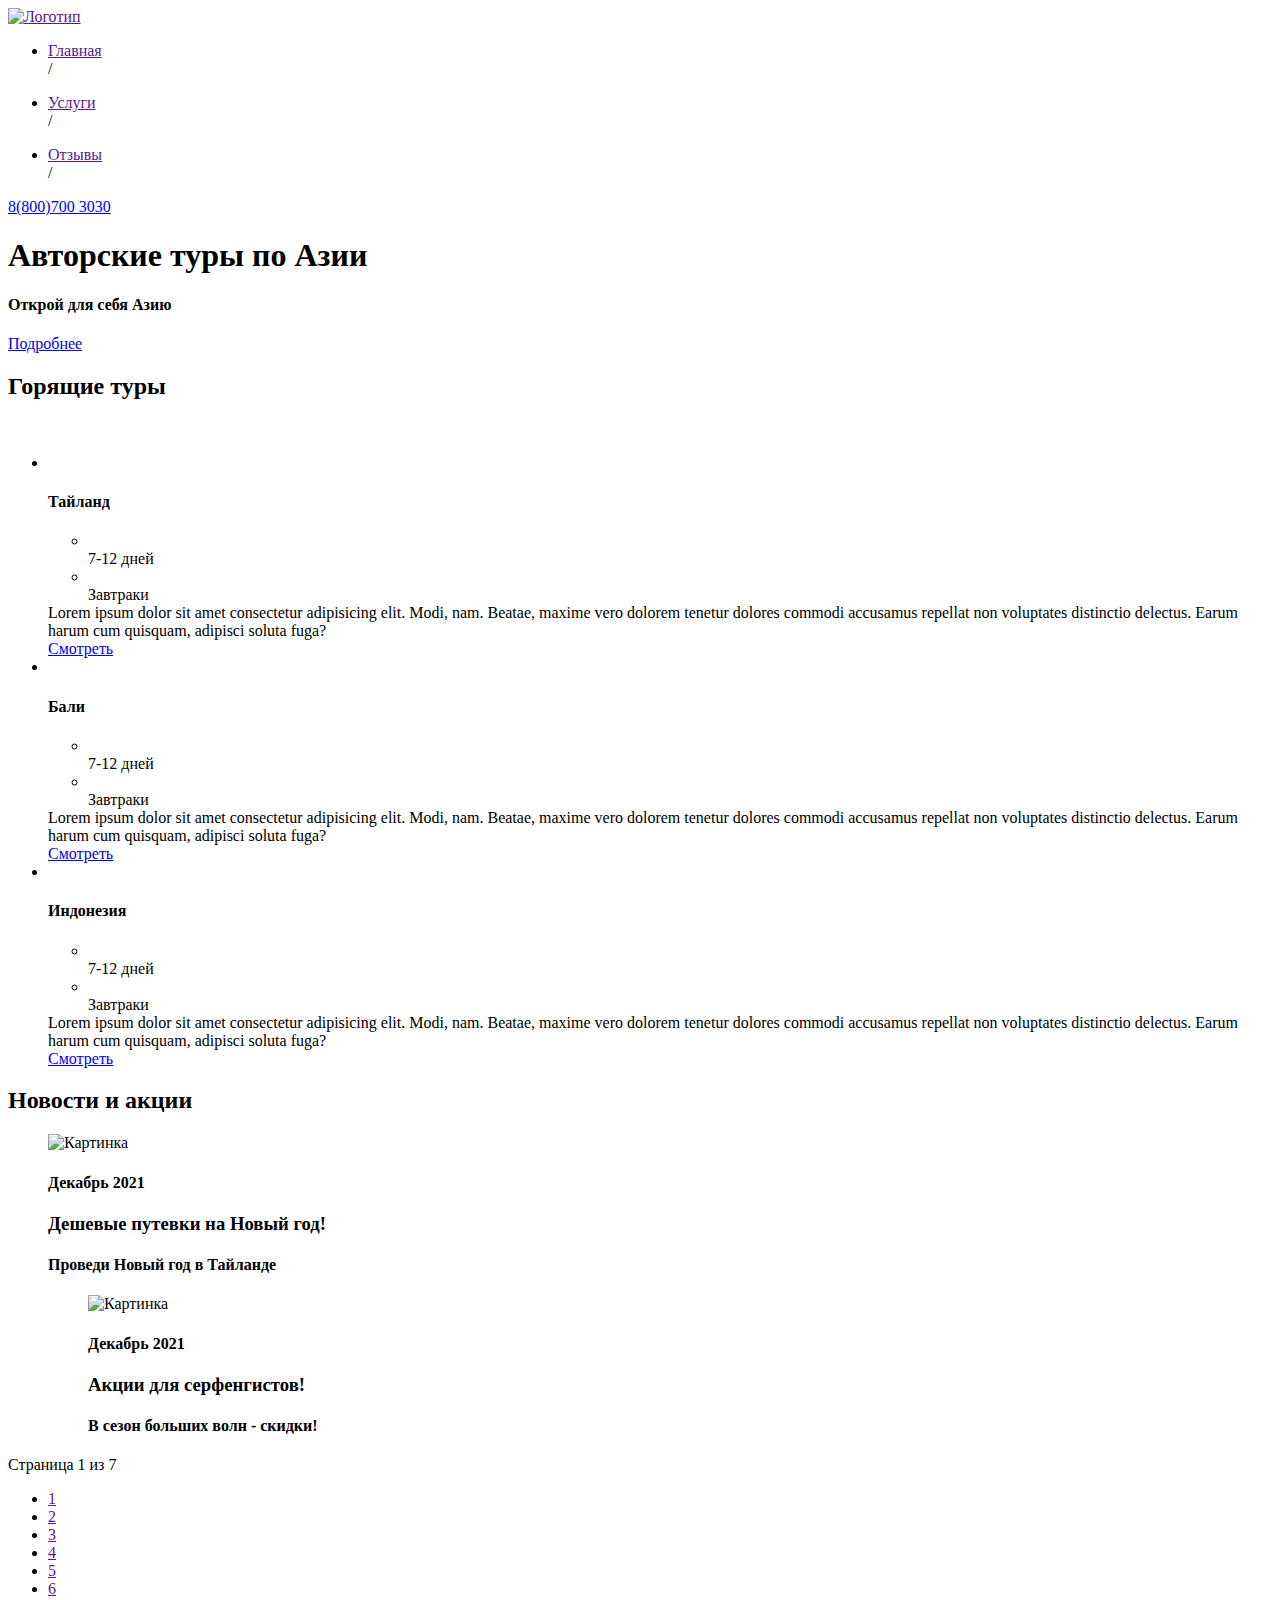
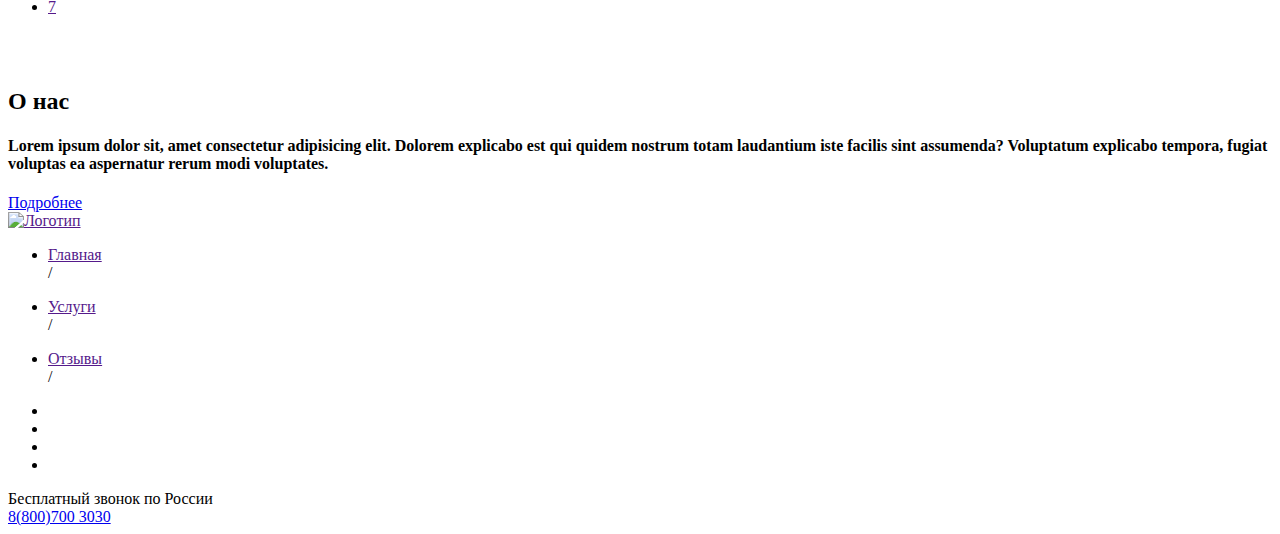
==== index.html @ 6c825142 "Выполнила верстку главной страницы веб сайта air" ====
<!DOCTYPE html>
<html lang="ru">
<head>
    <meta charset="UTF-8">
    <meta http-equiv="X-UA-Compatible" content="IE=edge">
    <meta name="viewport" content="width=device-width, initial-scale=1.0">
    <title>Document</title>
</head>
<body>
    <div class="wrapper">
<!--Шапка сайта-->
        <header class="header">
            <a href="" class="logo">
                <img src="" alt="Логотип" class="logo__pic">
            </a>
            <aside class="sidebar1">
            <nav class="menu">
                <ul class="menu__list">
                    <li class="menu__iteam">
                    <a href="" class="menu__name">Главная</a>
                    <div class="menu__separator">/</div>
                    </li>
                </ul>
                <ul class="menu__list">
                    <li class="menu__iteam">
                    <a href="" class="menu__name">Услуги</a>
                    <div class="menu__separator">/</div>
                    </li>
                </ul>
                <ul class="menu__list">
                    <li class="menu__iteam">
                    <a href="" class="menu__name">Отзывы</a>
                    <div class="menu__separator">/</div>
                    </li>
                </ul>
            </aside>
             </nav>
            <adress class="contacts">
                <a href="tel:+78007003030" title="ПН-ВС с 9.00-20.00, Обед с 14.00-14.30" class="contacts__tell"> 8(800)700 3030 </a>
            </adress>
        </header>
        <main class="main_content">
<!--Основной заголовок + кнопка-->
            <div class="general">
                <h1 class="general__title">Авторские туры по Азии</h1>
                <h4 class="general__title2">Открой для себя Азию</h4>
                <div class="general__key">
                    <a href="#" class="general__key__1">Подробнее</a>
                </div>
            </div>
<!--Подзаголовок1-->
            <div class="general2">
                <h2 class="general2__p"> Горящие туры</h2>
                <img src="#" alt="" class="general2__pic">
            </div>
<!--Блок: Туры-->
            <section class="tours"> 
                <ul class="tours__list">
                    <li class="tours_iteam">
                        <div class="tours__pic_wrap">
                        <img src="#" alt="" class="tours__pic">
                        </div>
                        <div class="tours__content">
                        <h4 class="tours__title">Тайланд</h4>
                        </div>
                        <ul class="tours__serv">
                            <li class="tours__iteam">
                                <img src="#" alt="" class="tours__pic2">
                                <div class="tours__days">7-12 дней</div>
                            </li>
                            <li class="tours__iteam">
                                <img src="#" alt="" class="tours__pic2">
                                <div class="tours__eat">Завтраки</div>
                            </li>
                        </ul>
                        <div class="desc">
                            Lorem ipsum dolor sit amet consectetur adipisicing elit. Modi, nam. Beatae, maxime vero dolorem tenetur dolores commodi accusamus repellat non voluptates distinctio delectus. Earum harum cum quisquam, adipisci soluta fuga?
                        </div>
                        <div class="tours__btn">
                            <a href="#" class="tours__btn__1">Смотреть</a>
                        </div>
                    </li>
                    <li class="tours_iteam">
                        <div class="tours__pic_wrap">
                        <img src="#" alt="" class="tours__pic">
                        </div>
                        <div class="tours__content">
                        <h4 class="tours__title">Бали</h4>
                        </div>
                        <ul class="tours__serv">
                            <li class="tours__iteam">
                                <img src="#" alt="" class="tours__pic2">
                                <div class="tours__days">7-12 дней</div>
                            </li>
                            <li class="tours__iteam">
                                <img src="#" alt="" class="tours__pic2">
                                <div class="tours__eat">Завтраки</div>
                            </li>
                        </ul>
                        <div class="desc">
                            Lorem ipsum dolor sit amet consectetur adipisicing elit. Modi, nam. Beatae, maxime vero dolorem tenetur dolores commodi accusamus repellat non voluptates distinctio delectus. Earum harum cum quisquam, adipisci soluta fuga?
                        </div>
                        <div class="tours__btn_r">
                            <a href="#" class="tours__btn__1_r">Смотреть</a>
                        </div>
                    </li>
                    <li class="tours_iteam">
                        <div class="tours__pic_wrap">
                        <img src="#" alt="" class="tours__pic">
                        </div>
                        <div class="tours__content">
                        <h4 class="tours__title">Индонезия</h4>
                        </div>
                        <ul class="tours__serv">
                            <li class="tours__iteam">
                                <img src="#" alt="" class="tours__pic2">
                                <div class="tours__days">7-12 дней</div>
                            </li>
                            <li class="tours__iteam">
                                <img src="#" alt="" class="tours__pic2">
                                <div class="tours__eat">Завтраки</div>
                            </li>
                        </ul>
                        <div class="desc">
                            Lorem ipsum dolor sit amet consectetur adipisicing elit. Modi, nam. Beatae, maxime vero dolorem tenetur dolores commodi accusamus repellat non voluptates distinctio delectus. Earum harum cum quisquam, adipisci soluta fuga?
                        </div>
                        <div class="tours__btn">
                            <a href="#" class="tours__btn__1">Смотреть</a>
                        </div>
                    </li>
                </ul>
<!--Подзаголовок2-->
            <div class="general2">
                <h2 class="general2__p"> Новости и акции</h2>
            </div>
<!--Блок: Виды акций-->
            <section class="sale">
                <ul class="sale__list">
                    <il class="sale__iteam">
                    <div class="sale__pic">
                        <img src="#" alt="Картинка" class="sale__pic_i">
                        <h4 class="sale__date">Декабрь 2021</h4>
                        <h3 class="sale__title">Дешевые путевки на Новый год!</h3>
                        <h4 class="sale__txt">Проведи Новый год в Тайланде</h4>
                    </div>
                    </il>
                    <ul class="sale__list">
                        <il class="sale__iteam">
                        <div class="sale__pic">
                            <img src="#" alt="Картинка" class="sale__pic_i">
                            <h4 class="sale__date">Декабрь 2021</h4>
                            <h3 class="sale__title">Акции для серфенгистов!</h3>
                            <h4 class="sale__txt">В сезон больших волн - скидки!</h4>
                        </div>
                        </il>
                </ul>
            </section>
            <div class="pager">
                <div class="pager__display">Страница 1 из 7</div>
                <ul class="pajer__list">
                    <li class="pajer__iteam">
                        <a href="" class="pajer__number">1</a>
                    </li>
                    <li class="pajer__iteam">
                        <a href="" class="pajer__number">2</a>
                    </li>
                    <li class="pajer__iteam">
                        <a href="" class="pajer__number">3</a>
                    </li>
                    <li class="pajer__iteam">
                        <a href="" class="pajer__number">4</a>
                    </li>
                    <li class="pajer__iteam">
                        <a href="" class="pajer__number">5</a>
                    </li>
                    <li class="pajer__iteam">
                        <a href="" class="pajer__number">6</a>
                    </li>
                    <li class="pajer__iteam">
                        <a href="" class="pajer__number">7</a>
                    </li>
                </ul>
            </div>
<!--Блок: О нас-->
            <div class="info">
                <img src="" alt="" class="info__pic">
                <div class="info__txt">
                    <img src="" alt="" class="info__pic2">
                    <h2 class="info__title">О нас</h2>
                    <h4 class="info__info">Lorem ipsum dolor sit, amet consectetur adipisicing elit. Dolorem explicabo est qui quidem nostrum totam laudantium iste facilis sint assumenda? Voluptatum explicabo tempora, fugiat voluptas ea aspernatur rerum modi voluptates.</h4>
                </div>
                <div class="info__key">
                    <a href="#" class="info__key__1">Подробнее</a>
                </div>
            </div>
            </main>
<!--Блок: Шапка - низ-->
            <div class="end">   
                    <a href="" class="logo">
                        <img src="" alt="Логотип" class="logo__pic">
                    </a>
                    <aside class="sidebar2">
                    <nav class="menu">
                        <ul class="menu__list">
                            <li class="menu__iteam">
                            <a href="" class="menu__name">Главная</a>
                            <div class="menu__separator">/</div>
                            </li>
                        </ul>
                        <ul class="menu__list">
                            <li class="menu__iteam">
                            <a href="" class="menu__name">Услуги</a>
                            <div class="menu__separator">/</div>
                            </li>
                        </ul>
                        <ul class="menu__list">
                            <li class="menu__iteam">
                            <a href="" class="menu__name">Отзывы</a>
                            <div class="menu__separator">/</div>
                            </li>
                        </ul>
                    </aside>
                     </nav>
                     <div class="social">
                        <ul class="social__list">
                            <li class="social__iteam">
                                <a href="">
                                <img src="" alt="" class="social__iteam__1">
                                </a>
                            </li>
                            <li class="social__iteam">
                                <a href="">
                                <img src="" alt="" class="social__iteam__1">
                                </a>
                            </li>
                            <li class="social__iteam">
                                <a href="">
                                <img src="" alt="" class="social__iteam__1">
                                </a>
                            </li>
                            <li class="social__iteam">
                                <a href="">
                                <img src="" alt="" class="social__iteam__1">
                                </a>
                            </li>
                        </ul>
                     </div>
                    <adress class="contacts2">
                        <div class="contacts2_info">
                        Бесплатный звонок по Росcии
                        </div>
                        <a href="tel:+78007003030"class="contacts2__tell"> 8(800)700 3030 </a>
                    </adress>
                </header>
            </div>
            </aside>
    </div>
</body>
</html>
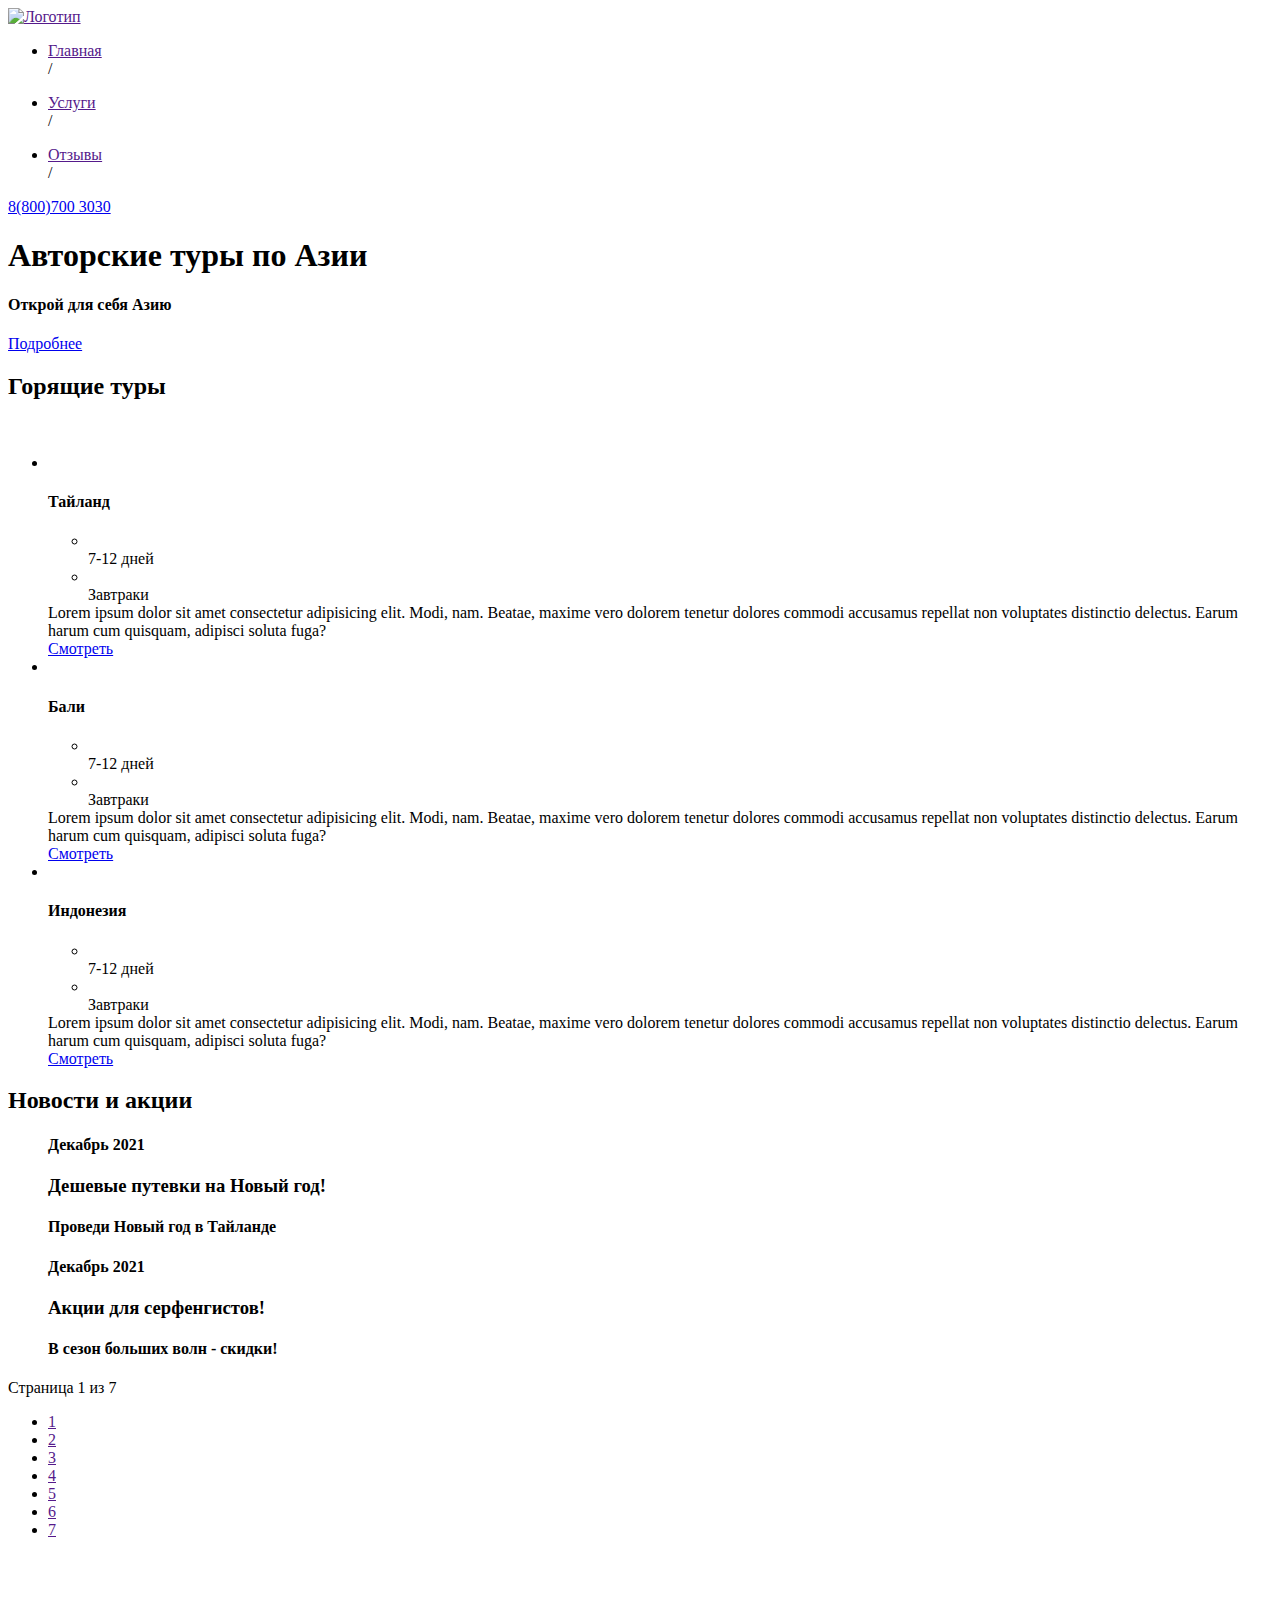
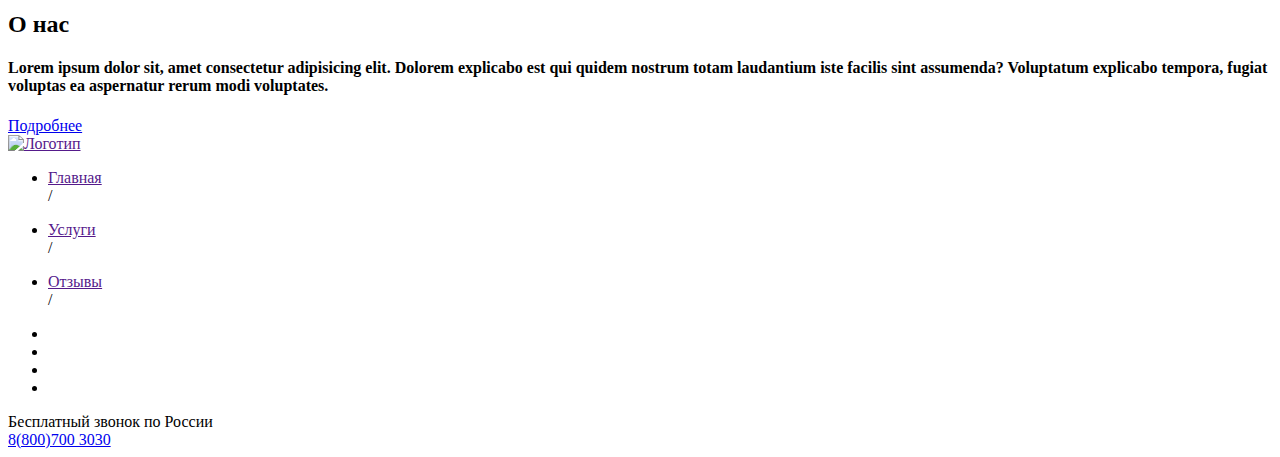
==== commit 72c0be93: "исправила ошибки в html, правки от наставника" ====
--- a/index.html
+++ b/index.html
@@ -10,179 +10,180 @@
     <div class="wrapper">
 <!--Шапка сайта-->
         <header class="header">
+        <div class="container">
             <a href="" class="logo">
                 <img src="" alt="Логотип" class="logo__pic">
             </a>
-            <aside class="sidebar1">
             <nav class="menu">
                 <ul class="menu__list">
-                    <li class="menu__iteam">
+                    <li class="menu__item">
                     <a href="" class="menu__name">Главная</a>
                     <div class="menu__separator">/</div>
                     </li>
                 </ul>
                 <ul class="menu__list">
-                    <li class="menu__iteam">
+                    <li class="menu__item">
                     <a href="" class="menu__name">Услуги</a>
                     <div class="menu__separator">/</div>
                     </li>
                 </ul>
                 <ul class="menu__list">
-                    <li class="menu__iteam">
+                    <li class="menu__item">
                     <a href="" class="menu__name">Отзывы</a>
                     <div class="menu__separator">/</div>
                     </li>
                 </ul>
-            </aside>
              </nav>
             <adress class="contacts">
                 <a href="tel:+78007003030" title="ПН-ВС с 9.00-20.00, Обед с 14.00-14.30" class="contacts__tell"> 8(800)700 3030 </a>
             </adress>
+        </div>
         </header>
-        <main class="main_content">
+        <main class="main-content">
 <!--Основной заголовок + кнопка-->
-            <div class="general">
-                <h1 class="general__title">Авторские туры по Азии</h1>
-                <h4 class="general__title2">Открой для себя Азию</h4>
-                <div class="general__key">
-                    <a href="#" class="general__key__1">Подробнее</a>
-                </div>
-            </div>
-<!--Подзаголовок1-->
-            <div class="general2">
-                <h2 class="general2__p"> Горящие туры</h2>
-                <img src="#" alt="" class="general2__pic">
-            </div>
+        <section class="general">
+        <div class="general__container">
+            <h1 class="general__title">Авторские туры по Азии</h1>
+            <h4 class="general__title2">Открой для себя Азию</h4>
+            <div class="general__btn">
+                <a href="#" class="general__btn btn">Подробнее</a>
+            </div> 
+        </div>
+        </section>      
 <!--Блок: Туры-->
             <section class="tours"> 
+            <div class="tours__container">
+                <div class="middle">
+                    <h2 class="middle__title"> Горящие туры</h2>
+                    <img src="#" alt="" class="middle__pic">
+                </div>
                 <ul class="tours__list">
-                    <li class="tours_iteam">
-                        <div class="tours__pic_wrap">
+                    <li class="tours__item">
+                        <div class="tours__pic-wrap">
                         <img src="#" alt="" class="tours__pic">
                         </div>
                         <div class="tours__content">
                         <h4 class="tours__title">Тайланд</h4>
                         </div>
-                        <ul class="tours__serv">
-                            <li class="tours__iteam">
-                                <img src="#" alt="" class="tours__pic2">
-                                <div class="tours__days">7-12 дней</div>
-                            </li>
-                            <li class="tours__iteam">
-                                <img src="#" alt="" class="tours__pic2">
-                                <div class="tours__eat">Завтраки</div>
+                        <ul class="tours__serve">
+                            <li class="tours__serve-item">
+                                <img src="#" alt="" class="tours__serve-pic">
+                                <div class="tours__serve-descr">7-12 дней</div>
+                            </li>
+                            <li class="tours__serve-item">
+                                <img src="#" alt="" class="tours__serve-pic">
+                                <div class="tours__serve-descr">Завтраки</div>
+                            </li>
+                        </ul>
+                        <div class="tours__descr">
+                            Lorem ipsum dolor sit amet consectetur adipisicing elit. Modi, nam. Beatae, maxime vero dolorem tenetur dolores commodi accusamus repellat non voluptates distinctio delectus. Earum harum cum quisquam, adipisci soluta fuga?
+                        </div>
+                        <div class="tours__btn btn">
+                            <a href="#" class="tours__btn">Смотреть</a>
+                        </div>
+                    </li>
+                    <li class="tours__item">
+                        <div class="tours__pic-wrap">
+                        <img src="#" alt="" class="tours__pic">
+                        </div>
+                        <div class="tours__content">
+                        <h4 class="tours__title">Бали</h4>
+                        </div>
+                        <ul class="tours__serve">
+                            <li class="tours__serve-item">
+                                <img src="#" alt="" class="tours__serve-pic">
+                                <div class="tours__serve-descr">7-12 дней</div>
+                            </li>
+                            <li class="tours__item">
+                                <img src="#" alt="" class="tours__serve-pic">
+                                <div class="tours__serve-descr">Завтраки</div>
+                            </li>
+                        </ul>
+                        <div class="tours__descr">
+                            Lorem ipsum dolor sit amet consectetur adipisicing elit. Modi, nam. Beatae, maxime vero dolorem tenetur dolores commodi accusamus repellat non voluptates distinctio delectus. Earum harum cum quisquam, adipisci soluta fuga?
+                        </div>
+                        <div class="tours__btn btn">
+                            <a href="#" class="tours__btn">Смотреть</a>
+                        </div>
+                    </li>
+                    <li class="tours__item">
+                        <div class="tours__pic-wrap">
+                        <img src="#" alt="" class="tours__pic">
+                        </div>
+                        <div class="tours__content">
+                        <h4 class="tours__title">Индонезия</h4>
+                        </div>
+                        <ul class="tours__serve">
+                            <li class="tours__serve-item">
+                                <img src="#" alt="" class="tours__serve-pic">
+                                <div class="tours__serve-descr">7-12 дней</div>
+                            </li>
+                            <li class="tours__item">
+                                <img src="#" alt="" class="tours__serve-pic">
+                                <div class="tours__serve-descr">Завтраки</div>
                             </li>
                         </ul>
                         <div class="desc">
                             Lorem ipsum dolor sit amet consectetur adipisicing elit. Modi, nam. Beatae, maxime vero dolorem tenetur dolores commodi accusamus repellat non voluptates distinctio delectus. Earum harum cum quisquam, adipisci soluta fuga?
                         </div>
-                        <div class="tours__btn">
-                            <a href="#" class="tours__btn__1">Смотреть</a>
-                        </div>
-                    </li>
-                    <li class="tours_iteam">
-                        <div class="tours__pic_wrap">
-                        <img src="#" alt="" class="tours__pic">
-                        </div>
-                        <div class="tours__content">
-                        <h4 class="tours__title">Бали</h4>
-                        </div>
-                        <ul class="tours__serv">
-                            <li class="tours__iteam">
-                                <img src="#" alt="" class="tours__pic2">
-                                <div class="tours__days">7-12 дней</div>
-                            </li>
-                            <li class="tours__iteam">
-                                <img src="#" alt="" class="tours__pic2">
-                                <div class="tours__eat">Завтраки</div>
-                            </li>
-                        </ul>
-                        <div class="desc">
-                            Lorem ipsum dolor sit amet consectetur adipisicing elit. Modi, nam. Beatae, maxime vero dolorem tenetur dolores commodi accusamus repellat non voluptates distinctio delectus. Earum harum cum quisquam, adipisci soluta fuga?
-                        </div>
-                        <div class="tours__btn_r">
-                            <a href="#" class="tours__btn__1_r">Смотреть</a>
-                        </div>
-                    </li>
-                    <li class="tours_iteam">
-                        <div class="tours__pic_wrap">
-                        <img src="#" alt="" class="tours__pic">
-                        </div>
-                        <div class="tours__content">
-                        <h4 class="tours__title">Индонезия</h4>
-                        </div>
-                        <ul class="tours__serv">
-                            <li class="tours__iteam">
-                                <img src="#" alt="" class="tours__pic2">
-                                <div class="tours__days">7-12 дней</div>
-                            </li>
-                            <li class="tours__iteam">
-                                <img src="#" alt="" class="tours__pic2">
-                                <div class="tours__eat">Завтраки</div>
-                            </li>
-                        </ul>
-                        <div class="desc">
-                            Lorem ipsum dolor sit amet consectetur adipisicing elit. Modi, nam. Beatae, maxime vero dolorem tenetur dolores commodi accusamus repellat non voluptates distinctio delectus. Earum harum cum quisquam, adipisci soluta fuga?
-                        </div>
-                        <div class="tours__btn">
-                            <a href="#" class="tours__btn__1">Смотреть</a>
-                        </div>
-                    </li>
-                </ul>
-<!--Подзаголовок2-->
-            <div class="general2">
-                <h2 class="general2__p"> Новости и акции</h2>
+                        <div class="tours__btn btn">
+                            <a href="#" class="tours__btn">Смотреть</a>
+                        </div>
+                    </li>
+                </ul>
             </div>
+            </section>
+
 <!--Блок: Виды акций-->
-            <section class="sale">
+            <section class="sale__sect">
+            <div class="sale__container">
+                <div class="sale">
+                    <h2 class="sale__title"> Новости и акции</h2>
+                </div>
                 <ul class="sale__list">
-                    <il class="sale__iteam">
-                    <div class="sale__pic">
-                        <img src="#" alt="Картинка" class="sale__pic_i">
+                    <il class="sale__item">
                         <h4 class="sale__date">Декабрь 2021</h4>
                         <h3 class="sale__title">Дешевые путевки на Новый год!</h3>
                         <h4 class="sale__txt">Проведи Новый год в Тайланде</h4>
-                    </div>
                     </il>
-                    <ul class="sale__list">
-                        <il class="sale__iteam">
-                        <div class="sale__pic">
-                            <img src="#" alt="Картинка" class="sale__pic_i">
-                            <h4 class="sale__date">Декабрь 2021</h4>
-                            <h3 class="sale__title">Акции для серфенгистов!</h3>
-                            <h4 class="sale__txt">В сезон больших волн - скидки!</h4>
-                        </div>
-                        </il>
-                </ul>
+                    <il class="sale__item">
+                        <h4 class="sale__date">Декабрь 2021</h4>
+                        <h3 class="sale__title">Акции для серфенгистов!</h3>
+                        <h4 class="sale__txt">В сезон больших волн - скидки!</h4>
+                    </il>
+                </ul>
+                <div class="pager">
+                    <div class="pager__display">Страница 1 из 7</div>
+                    <ul class="pager__list">
+                        <li class="pager__item">
+                            <a href="" class="pajer__number">1</a>
+                        </li>
+                        <li class="pager__itam">
+                            <a href="" class="pajer__number">2</a>
+                        </li>
+                        <li class="pager__item">
+                            <a href="" class="pajer__number">3</a>
+                        </li>
+                        <li class="pager__item">
+                            <a href="" class="pajer__number">4</a>
+                        </li>
+                        <li class="pager__item">
+                            <a href="" class="pajer__number">5</a>
+                        </li>
+                        <li class="pager__item">
+                            <a href="" class="pajer__number">6</a>
+                        </li>
+                        <li class="pager__item">
+                            <a href="" class="pager__number">7</a>
+                        </li>
+                    </ul>
+                </div>
+            </div>
             </section>
-            <div class="pager">
-                <div class="pager__display">Страница 1 из 7</div>
-                <ul class="pajer__list">
-                    <li class="pajer__iteam">
-                        <a href="" class="pajer__number">1</a>
-                    </li>
-                    <li class="pajer__iteam">
-                        <a href="" class="pajer__number">2</a>
-                    </li>
-                    <li class="pajer__iteam">
-                        <a href="" class="pajer__number">3</a>
-                    </li>
-                    <li class="pajer__iteam">
-                        <a href="" class="pajer__number">4</a>
-                    </li>
-                    <li class="pajer__iteam">
-                        <a href="" class="pajer__number">5</a>
-                    </li>
-                    <li class="pajer__iteam">
-                        <a href="" class="pajer__number">6</a>
-                    </li>
-                    <li class="pajer__iteam">
-                        <a href="" class="pajer__number">7</a>
-                    </li>
-                </ul>
-            </div>
+            
 <!--Блок: О нас-->
-            <div class="info">
+            <section class="info">
+            <div class="info__container">
                 <img src="" alt="" class="info__pic">
                 <div class="info__txt">
                     <img src="" alt="" class="info__pic2">
@@ -190,31 +191,32 @@
                     <h4 class="info__info">Lorem ipsum dolor sit, amet consectetur adipisicing elit. Dolorem explicabo est qui quidem nostrum totam laudantium iste facilis sint assumenda? Voluptatum explicabo tempora, fugiat voluptas ea aspernatur rerum modi voluptates.</h4>
                 </div>
                 <div class="info__key">
-                    <a href="#" class="info__key__1">Подробнее</a>
+                    <a href="#" class="info__key-1">Подробнее</a>
                 </div>
             </div>
-            </main>
+            </section>
+        </main>
 <!--Блок: Шапка - низ-->
-            <div class="end">   
+             <footer class="end"> 
+                <div class="end__container"> 
                     <a href="" class="logo">
                         <img src="" alt="Логотип" class="logo__pic">
                     </a>
-                    <aside class="sidebar2">
                     <nav class="menu">
                         <ul class="menu__list">
-                            <li class="menu__iteam">
+                            <li class="menu__item">
                             <a href="" class="menu__name">Главная</a>
                             <div class="menu__separator">/</div>
                             </li>
                         </ul>
                         <ul class="menu__list">
-                            <li class="menu__iteam">
+                            <li class="menu__item">
                             <a href="" class="menu__name">Услуги</a>
                             <div class="menu__separator">/</div>
                             </li>
                         </ul>
                         <ul class="menu__list">
-                            <li class="menu__iteam">
+                            <li class="menu__item">
                             <a href="" class="menu__name">Отзывы</a>
                             <div class="menu__separator">/</div>
                             </li>
@@ -223,37 +225,36 @@
                      </nav>
                      <div class="social">
                         <ul class="social__list">
-                            <li class="social__iteam">
-                                <a href="">
-                                <img src="" alt="" class="social__iteam__1">
-                                </a>
-                            </li>
-                            <li class="social__iteam">
-                                <a href="">
-                                <img src="" alt="" class="social__iteam__1">
-                                </a>
-                            </li>
-                            <li class="social__iteam">
-                                <a href="">
-                                <img src="" alt="" class="social__iteam__1">
-                                </a>
-                            </li>
-                            <li class="social__iteam">
-                                <a href="">
-                                <img src="" alt="" class="social__iteam__1">
+                            <li class="social__item">
+                                <a href="">
+                                <img src="" alt="" class="social__item-pic">
+                                </a>
+                            </li>
+                            <li class="social__item">
+                                <a href="">
+                                <img src="" alt="" class="social__item-pic">
+                                </a>
+                            </li>
+                            <li class="social__item">
+                                <a href="">
+                                <img src="" alt="" class="social__item-pic">
+                                </a>
+                            </li>
+                            <li class="social__item">
+                                <a href="">
+                                <img src="" alt="" class="social__item-pic">
                                 </a>
                             </li>
                         </ul>
                      </div>
                     <adress class="contacts2">
-                        <div class="contacts2_info">
+                        <div class="contacts2__info">
                         Бесплатный звонок по Росcии
                         </div>
                         <a href="tel:+78007003030"class="contacts2__tell"> 8(800)700 3030 </a>
                     </adress>
-                </header>
-            </div>
-            </aside>
+                </div> 
+            </footer>
     </div>
 </body>
 </html>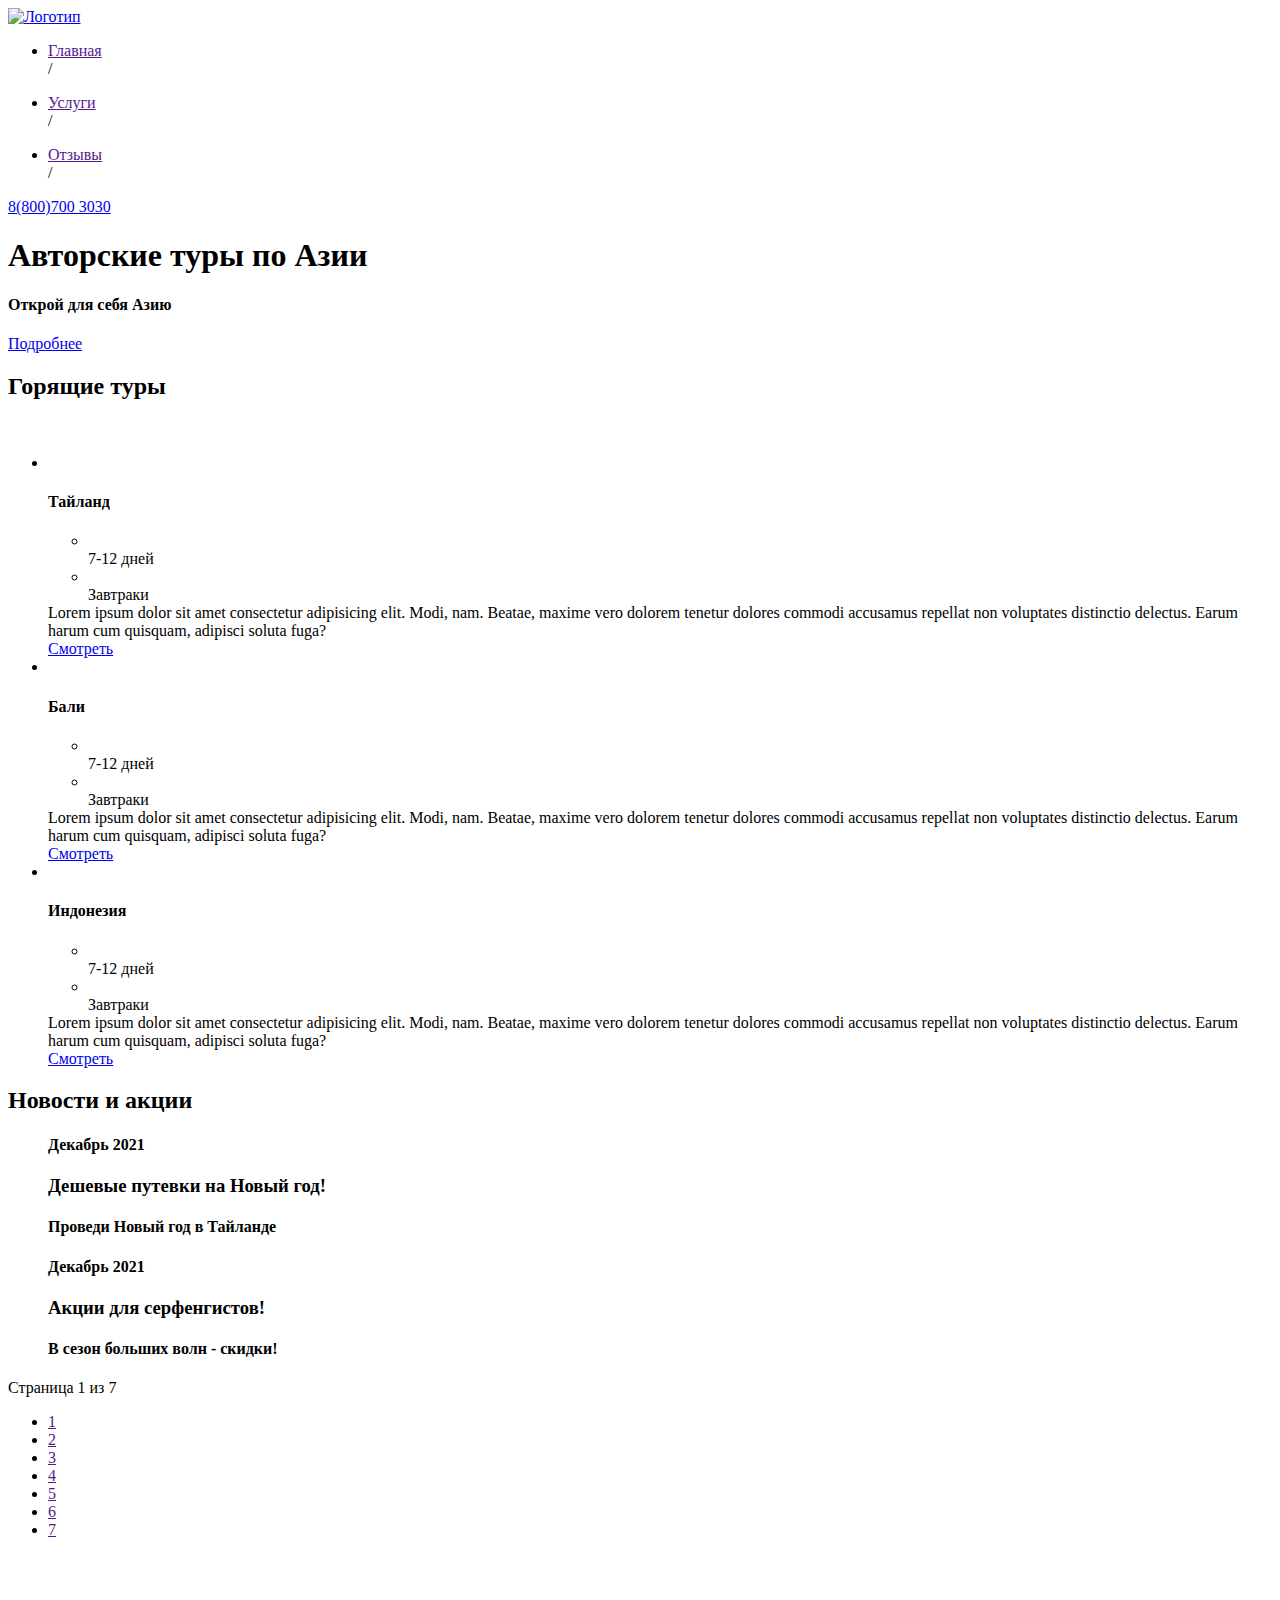
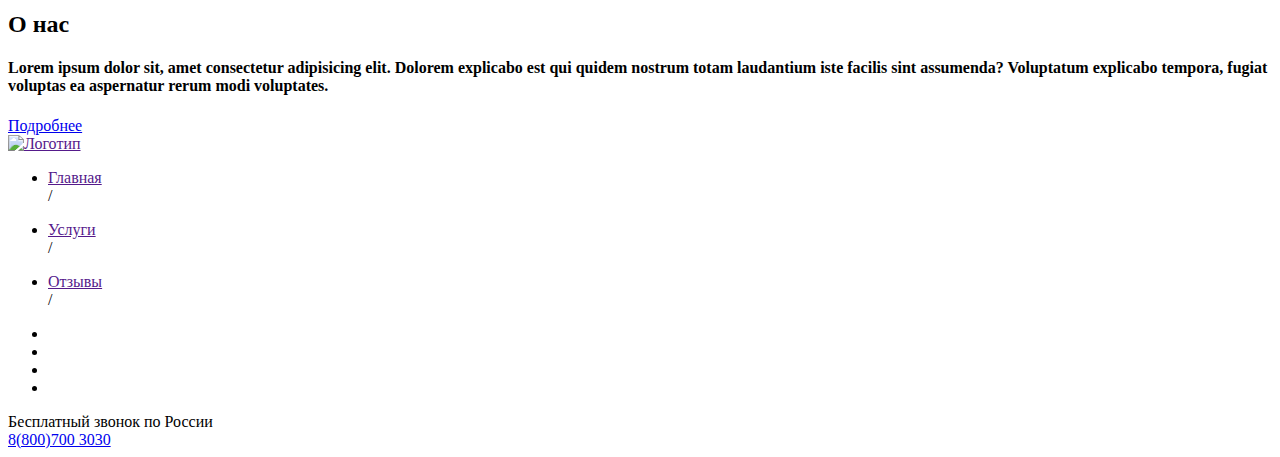
==== commit 644678a3: "внесла дополнительные исправления" ====
--- a/index.html
+++ b/index.html
@@ -5,14 +5,19 @@
     <meta http-equiv="X-UA-Compatible" content="IE=edge">
     <meta name="viewport" content="width=device-width, initial-scale=1.0">
     <title>Document</title>
+    <link rel="preconnect" href="https://fonts.googleapis.com">
+    <link rel="preconnect" href="https://fonts.gstatic.com" crossorigin>
+    <link href="https://fonts.googleapis.com/css2?family=Open+Sans:wght@400;700&display=swap" rel="stylesheet">
+    <link rel="stylesheet" href="main.css">
 </head>
 <body>
-    <div class="wrapper">
+<div class="wrapper">
 <!--Шапка сайта-->
+    <section class="hero">
+        <div class="container"></div>
         <header class="header">
-        <div class="container">
-            <a href="" class="logo">
-                <img src="" alt="Логотип" class="logo__pic">
+            <a href="https://irmak9.github.io/my_web_air/" class="logo">
+                <img src="logo.png" alt="Логотип" class="logo__pic">
             </a>
             <nav class="menu">
                 <ul class="menu__list">
@@ -37,26 +42,25 @@
             <adress class="contacts">
                 <a href="tel:+78007003030" title="ПН-ВС с 9.00-20.00, Обед с 14.00-14.30" class="contacts__tell"> 8(800)700 3030 </a>
             </adress>
+        </header>
         </div>
-        </header>
-        <main class="main-content">
-<!--Основной заголовок + кнопка-->
-        <section class="general">
-        <div class="general__container">
-            <h1 class="general__title">Авторские туры по Азии</h1>
-            <h4 class="general__title2">Открой для себя Азию</h4>
-            <div class="general__btn">
-                <a href="#" class="general__btn btn">Подробнее</a>
-            </div> 
+        <div class="general">
+            <div class="general__container">
+                <h1 class="general__title">Авторские туры по Азии</h1>
+                <h4 class="general__title-two">Открой для себя Азию</h4>
+                <div class="general__btn">
+                    <a href="#" class="general__btn btn">Подробнее</a>
+                </div> 
+            </div>
         </div>
-        </section>      
+    </section>
+        
+    <main class="main-content">
 <!--Блок: Туры-->
             <section class="tours"> 
-            <div class="tours__container">
-                <div class="middle">
-                    <h2 class="middle__title"> Горящие туры</h2>
-                    <img src="#" alt="" class="middle__pic">
-                </div>
+            <div class="container">
+                <h2 class="tours__title-block"> Горящие туры</h2>
+                <img src="#" alt="" class="tours__pic-img">
                 <ul class="tours__list">
                     <li class="tours__item">
                         <div class="tours__pic-wrap">
@@ -135,9 +139,9 @@
             </section>
 
 <!--Блок: Виды акций-->
-            <section class="sale__sect">
-            <div class="sale__container">
-                <div class="sale">
+            <section class="sale">
+            <div class="container">
+                <div class="sale__sect">
                     <h2 class="sale__title"> Новости и акции</h2>
                 </div>
                 <ul class="sale__list">
@@ -183,22 +187,22 @@
             
 <!--Блок: О нас-->
             <section class="info">
-            <div class="info__container">
+            <div class="container">
                 <img src="" alt="" class="info__pic">
                 <div class="info__txt">
-                    <img src="" alt="" class="info__pic2">
+                    <img src="" alt="" class="info__pic-img">
                     <h2 class="info__title">О нас</h2>
                     <h4 class="info__info">Lorem ipsum dolor sit, amet consectetur adipisicing elit. Dolorem explicabo est qui quidem nostrum totam laudantium iste facilis sint assumenda? Voluptatum explicabo tempora, fugiat voluptas ea aspernatur rerum modi voluptates.</h4>
                 </div>
                 <div class="info__key">
-                    <a href="#" class="info__key-1">Подробнее</a>
+                    <a href="#" class="info__key-link">Подробнее</a>
                 </div>
             </div>
             </section>
         </main>
 <!--Блок: Шапка - низ-->
              <footer class="end"> 
-                <div class="end__container"> 
+                <div class="container"> 
                     <a href="" class="logo">
                         <img src="" alt="Логотип" class="logo__pic">
                     </a>
@@ -247,14 +251,14 @@
                             </li>
                         </ul>
                      </div>
-                    <adress class="contacts2">
-                        <div class="contacts2__info">
+                    <adress class="contacts__end">
+                        <div class="contacts__end-info">
                         Бесплатный звонок по Росcии
                         </div>
-                        <a href="tel:+78007003030"class="contacts2__tell"> 8(800)700 3030 </a>
+                        <a href="tel:+78007003030"class="contacts__end-tell"> 8(800)700 3030 </a>
                     </adress>
                 </div> 
             </footer>
-    </div>
+</div>
 </body>
 </html>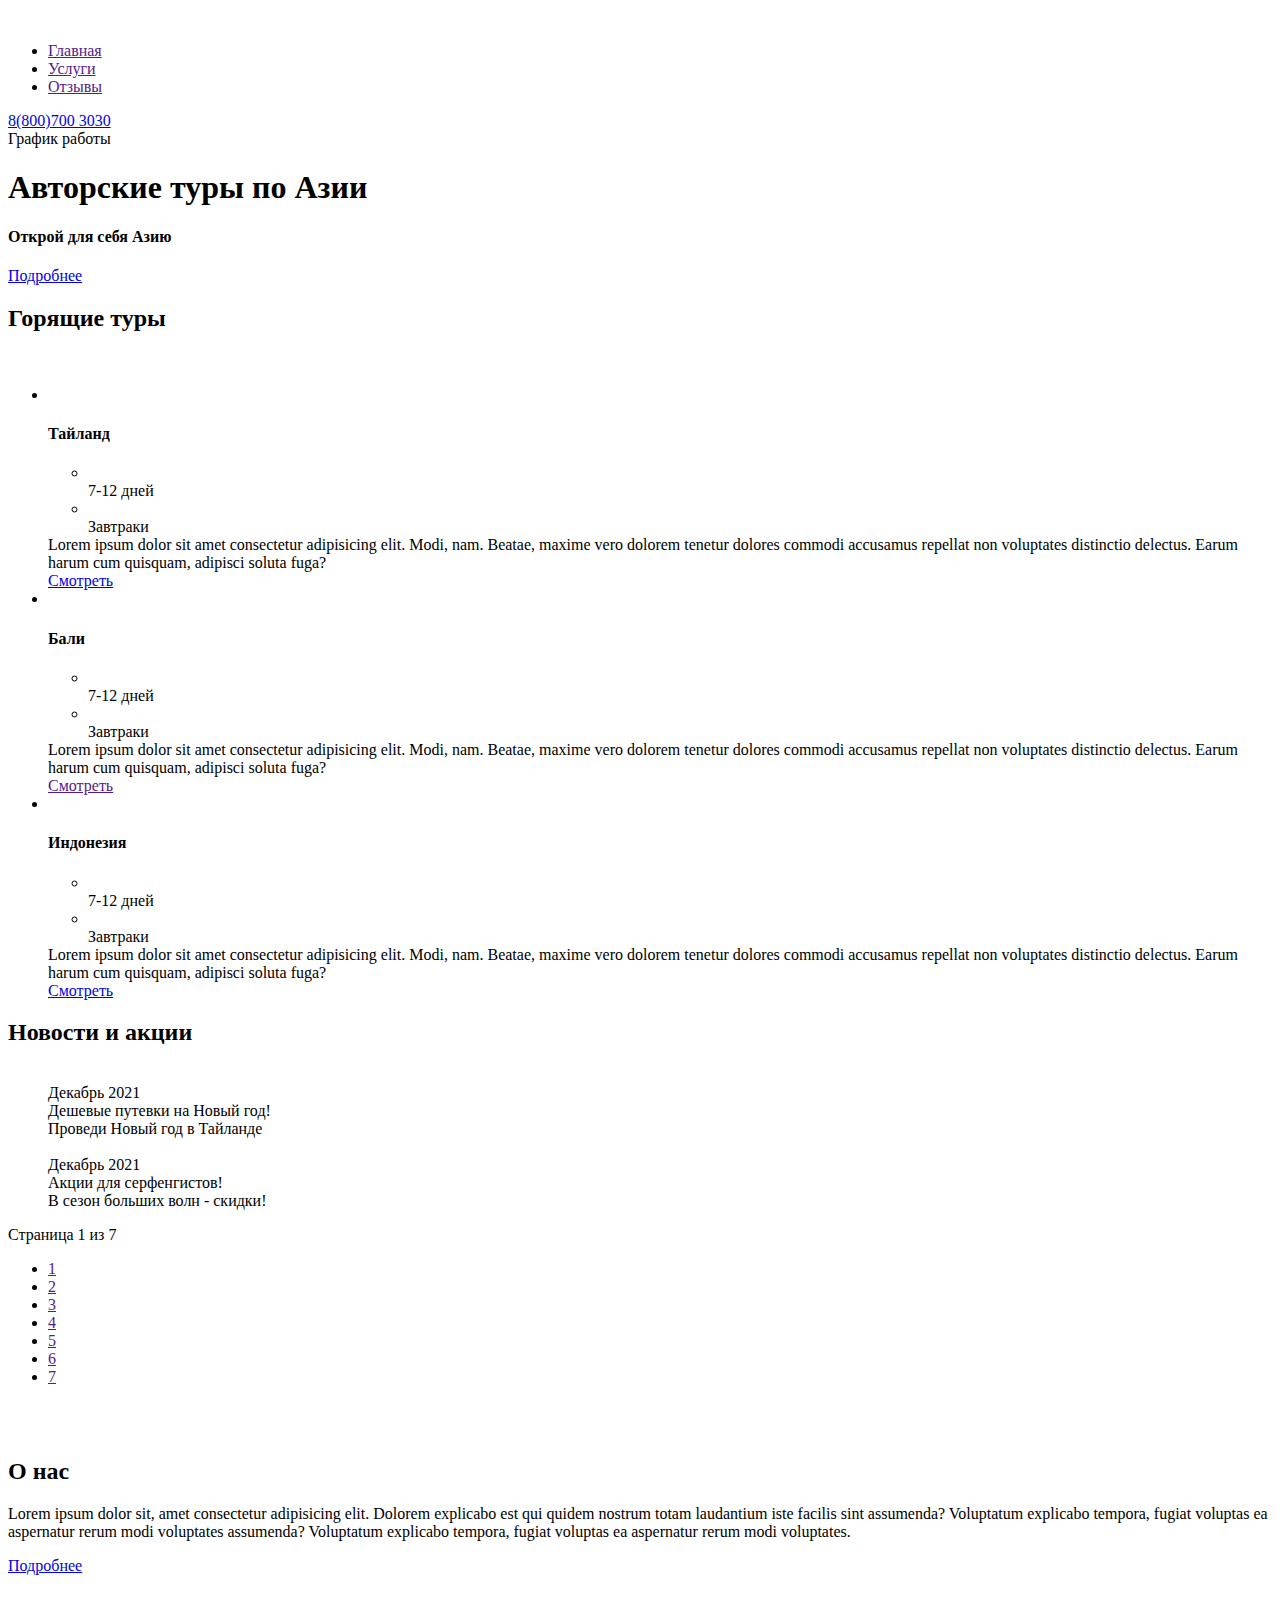
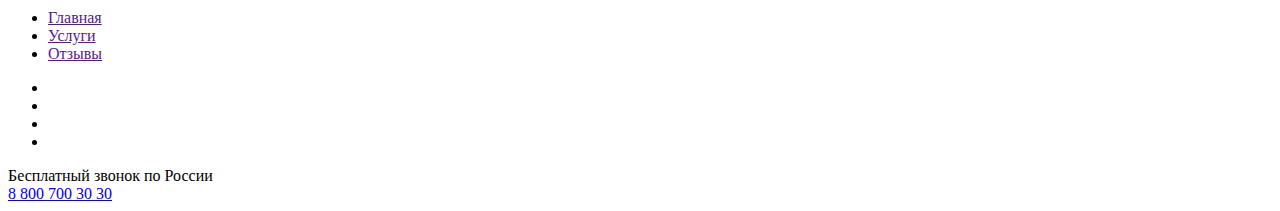
==== commit f04ec85a: "внесла изменения в связи со стилизацией" ====
--- a/index.html
+++ b/index.html
@@ -14,44 +14,33 @@
 <div class="wrapper">
 <!--Шапка сайта-->
     <section class="hero">
-        <div class="container"></div>
-        <header class="header">
-            <a href="https://irmak9.github.io/my_web_air/" class="logo">
-                <img src="logo.png" alt="Логотип" class="logo__pic">
-            </a>
-            <nav class="menu">
-                <ul class="menu__list">
-                    <li class="menu__item">
-                    <a href="" class="menu__name">Главная</a>
-                    <div class="menu__separator">/</div>
-                    </li>
-                </ul>
-                <ul class="menu__list">
-                    <li class="menu__item">
-                    <a href="" class="menu__name">Услуги</a>
-                    <div class="menu__separator">/</div>
-                    </li>
-                </ul>
-                <ul class="menu__list">
-                    <li class="menu__item">
-                    <a href="" class="menu__name">Отзывы</a>
-                    <div class="menu__separator">/</div>
-                    </li>
-                </ul>
-             </nav>
-            <adress class="contacts">
-                <a href="tel:+78007003030" title="ПН-ВС с 9.00-20.00, Обед с 14.00-14.30" class="contacts__tell"> 8(800)700 3030 </a>
-            </adress>
-        </header>
-        </div>
-        <div class="general">
-            <div class="general__container">
-                <h1 class="general__title">Авторские туры по Азии</h1>
-                <h4 class="general__title-two">Открой для себя Азию</h4>
-                <div class="general__btn">
-                    <a href="#" class="general__btn btn">Подробнее</a>
-                </div> 
-            </div>
+        <div class="container">
+            <header class="header">
+                <a href="https://irmak9.github.io/my_web_air/" class="logo">
+                <img src="logo.png" alt="" class="logo__pic"></a>
+                <nav class="menu">
+                    <ul class="menu__list">
+                        <li class="menu__item">
+                            <a href="" class="menu__name">Главная</a>
+                        </li>
+                        <li class="menu__item">
+                            <a href="" class="menu__name">Услуги</a>
+                        </li>
+                        <li class="menu__item">
+                            <a href="" class="menu__name">Отзывы</a>
+                        </li>
+                    </ul>
+                </nav>
+                <adress class="contacts">
+                    <a href="tel:+78007003030" class="contacts__tell"> 8(800)700 3030 </a>
+                    <div class="contacts__work" title="ПН-ВС с 9.00-20.00, Обед с 14.00-14.30" > График работы </div>
+                </adress>
+            </header>
+                <div class="general__container">
+                    <h1 class="general__title">Авторские туры по Азии</h1>
+                    <h4 class="general__title-two">Открой для себя Азию</h4>
+                     <a href="#" class="general__btn btn">Подробнее</a>
+                </div>
         </div>
     </section>
         
@@ -60,78 +49,78 @@
             <section class="tours"> 
             <div class="container">
                 <h2 class="tours__title-block"> Горящие туры</h2>
-                <img src="#" alt="" class="tours__pic-img">
+                <img src="flame.png" alt="" class="tours__pic-img">
                 <ul class="tours__list">
                     <li class="tours__item">
                         <div class="tours__pic-wrap">
-                        <img src="#" alt="" class="tours__pic">
+                        <img src="river.png" alt="" class="tours__pic">
                         </div>
                         <div class="tours__content">
                         <h4 class="tours__title">Тайланд</h4>
                         </div>
-                        <ul class="tours__serve">
-                            <li class="tours__serve-item">
-                                <img src="#" alt="" class="tours__serve-pic">
-                                <div class="tours__serve-descr">7-12 дней</div>
-                            </li>
-                            <li class="tours__serve-item">
-                                <img src="#" alt="" class="tours__serve-pic">
-                                <div class="tours__serve-descr">Завтраки</div>
-                            </li>
-                        </ul>
-                        <div class="tours__descr">
+                            <ul class="tours__serve">
+                                <li class="tours__serve-item">
+                                    <img src="calendar.png" alt="" class="tours__serve-pic">
+                                    <div class="tours__serve-descr">7-12 дней</div>
+                                </li>
+                                 <li class="tours__item-srerve">
+                                    <img src="meal.png" alt="" class="tours__serve-pic">
+                                    <div class="tours__serve-descr">Завтраки</div>
+                                </li>
+                             </ul>
+                        <div class="descr">
                             Lorem ipsum dolor sit amet consectetur adipisicing elit. Modi, nam. Beatae, maxime vero dolorem tenetur dolores commodi accusamus repellat non voluptates distinctio delectus. Earum harum cum quisquam, adipisci soluta fuga?
                         </div>
-                        <div class="tours__btn btn">
-                            <a href="#" class="tours__btn">Смотреть</a>
+                        <div class="tours__btn-cont">
+                            <a href="#" class="tours__btn-b">Смотреть</a>
                         </div>
                     </li>
                     <li class="tours__item">
                         <div class="tours__pic-wrap">
-                        <img src="#" alt="" class="tours__pic">
+                        <img src="pool.png" alt="" class="tours__pic">
                         </div>
                         <div class="tours__content">
                         <h4 class="tours__title">Бали</h4>
                         </div>
                         <ul class="tours__serve">
                             <li class="tours__serve-item">
-                                <img src="#" alt="" class="tours__serve-pic">
+                                <img src="calendar.png" alt="" class="tours__serve-pic">
                                 <div class="tours__serve-descr">7-12 дней</div>
                             </li>
-                            <li class="tours__item">
-                                <img src="#" alt="" class="tours__serve-pic">
+                            <li class="tours__item-srerve">
+                                <img src="meal.png" alt="" class="tours__serve-pic">
                                 <div class="tours__serve-descr">Завтраки</div>
                             </li>
                         </ul>
-                        <div class="tours__descr">
+                        <div class="descr">
                             Lorem ipsum dolor sit amet consectetur adipisicing elit. Modi, nam. Beatae, maxime vero dolorem tenetur dolores commodi accusamus repellat non voluptates distinctio delectus. Earum harum cum quisquam, adipisci soluta fuga?
                         </div>
-                        <div class="tours__btn btn">
-                            <a href="#" class="tours__btn">Смотреть</a>
+                        <div class="tours__btn-cont">
+                            <a href="" class="tours__btn">Смотреть</a>
                         </div>
                     </li>
                     <li class="tours__item">
                         <div class="tours__pic-wrap">
-                        <img src="#" alt="" class="tours__pic">
+                        <img src="ocean.png" alt="" class="tours__pic">
                         </div>
                         <div class="tours__content">
                         <h4 class="tours__title">Индонезия</h4>
                         </div>
                         <ul class="tours__serve">
                             <li class="tours__serve-item">
-                                <img src="#" alt="" class="tours__serve-pic">
+                                <img src="calendar.png" alt="" class="tours__serve-pic">
                                 <div class="tours__serve-descr">7-12 дней</div>
                             </li>
-                            <li class="tours__item">
-                                <img src="#" alt="" class="tours__serve-pic">
+                            <li class="tours__item-srerve">
+                                <img src="meal.png" alt="" class="tours__serve-pic">
                                 <div class="tours__serve-descr">Завтраки</div>
                             </li>
                         </ul>
-                        <div class="desc">
+                        <div class="descr">
                             Lorem ipsum dolor sit amet consectetur adipisicing elit. Modi, nam. Beatae, maxime vero dolorem tenetur dolores commodi accusamus repellat non voluptates distinctio delectus. Earum harum cum quisquam, adipisci soluta fuga?
                         </div>
-                        <div class="tours__btn btn">
-                            <a href="#" class="tours__btn">Смотреть</a>
+                        <div class="tours__btn-cont">
+                            <a href="#" class="tours__btn-b">Смотреть</a>
                         </div>
                     </li>
                 </ul>
@@ -146,36 +135,44 @@
                 </div>
                 <ul class="sale__list">
                     <il class="sale__item">
-                        <h4 class="sale__date">Декабрь 2021</h4>
-                        <h3 class="sale__title">Дешевые путевки на Новый год!</h3>
-                        <h4 class="sale__txt">Проведи Новый год в Тайланде</h4>
+                        <img src="plain.png" alt="" class="sale__item-pic">
+                        <div class="sale__item-container">
+                            <time class="sale__date">Декабрь 2021</time>
+                            <div class="sale__title-new">Дешевые путевки на Новый год!</div>
+                            <div class="sale__info">Проведи Новый год в Тайланде</div>
+                        </div>
                     </il>
                     <il class="sale__item">
-                        <h4 class="sale__date">Декабрь 2021</h4>
-                        <h3 class="sale__title">Акции для серфенгистов!</h3>
-                        <h4 class="sale__txt">В сезон больших волн - скидки!</h4>
+                        <img src="Surfer.png" alt="" class="sale__item-pic">
+                        <div class="sale__item-container">
+                            <time class="sale__date">Декабрь 2021</time>
+                            <div class="sale__title-new">Акции для серфенгистов!</div>
+                            <div class="sale__info">В сезон больших волн - скидки!</div>
+                        </div>
                     </il>
                 </ul>
                 <div class="pager">
                     <div class="pager__display">Страница 1 из 7</div>
                     <ul class="pager__list">
                         <li class="pager__item">
-                            <a href="" class="pajer__number">1</a>
-                        </li>
-                        <li class="pager__itam">
-                            <a href="" class="pajer__number">2</a>
-                        </li>
-                        <li class="pager__item">
-                            <a href="" class="pajer__number">3</a>
-                        </li>
-                        <li class="pager__item">
-                            <a href="" class="pajer__number">4</a>
-                        </li>
-                        <li class="pager__item">
-                            <a href="" class="pajer__number">5</a>
-                        </li>
-                        <li class="pager__item">
-                            <a href="" class="pajer__number">6</a>
+                            <div class="pager__active">
+                                <a href="" class="pager__number-active">1</a>
+                            </div>
+                        </li>
+                        <li class="pager__item">
+                            <a href="" class="pager__number" >2</a>
+                        </li>
+                        <li class="pager__item">
+                            <a href="" class="pager__number">3</a>
+                        </li>
+                        <li class="pager__item">
+                            <a href="" class="pager__number">4</a>
+                        </li>
+                        <li class="pager__item">
+                            <a href="" class="pager__number">5</a>
+                        </li>
+                        <li class="pager__item">
+                            <a href="" class="pager__number">6</a>
                         </li>
                         <li class="pager__item">
                             <a href="" class="pager__number">7</a>
@@ -188,77 +185,74 @@
 <!--Блок: О нас-->
             <section class="info">
             <div class="container">
-                <img src="" alt="" class="info__pic">
-                <div class="info__txt">
-                    <img src="" alt="" class="info__pic-img">
-                    <h2 class="info__title">О нас</h2>
-                    <h4 class="info__info">Lorem ipsum dolor sit, amet consectetur adipisicing elit. Dolorem explicabo est qui quidem nostrum totam laudantium iste facilis sint assumenda? Voluptatum explicabo tempora, fugiat voluptas ea aspernatur rerum modi voluptates.</h4>
-                </div>
-                <div class="info__key">
-                    <a href="#" class="info__key-link">Подробнее</a>
-                </div>
+                <div class="info__pic-pic">
+                    <img src="" alt="" class="info__pic">
+                    <div class="info__txt">
+                        <img src="" alt="" class="info__pic-img">
+                         <h2 class="info__title">О нас</h2>
+                        <p class="info__info">Lorem ipsum dolor sit, amet consectetur adipisicing elit. Dolorem explicabo est qui quidem nostrum totam laudantium iste facilis sint assumenda? Voluptatum explicabo tempora, fugiat voluptas ea aspernatur rerum modi voluptates assumenda? Voluptatum explicabo tempora, fugiat voluptas ea aspernatur rerum modi voluptates.</p>
+                        <div class="info__key">
+                            <a href="#" class="general__btn btn">Подробнее</a>
+                        </div>
+                     </div>
+                </div>
+                
             </div>
             </section>
         </main>
 <!--Блок: Шапка - низ-->
-             <footer class="end"> 
-                <div class="container"> 
+            <div class="container"> 
+                 <footer class="end"> 
+                    <div class="end__line"></div>
                     <a href="" class="logo">
-                        <img src="" alt="Логотип" class="logo__pic">
+                        <img src="logo.png" alt="" class="logo__pic-end">
                     </a>
-                    <nav class="menu">
-                        <ul class="menu__list">
-                            <li class="menu__item">
-                            <a href="" class="menu__name">Главная</a>
-                            <div class="menu__separator">/</div>
-                            </li>
-                        </ul>
-                        <ul class="menu__list">
-                            <li class="menu__item">
-                            <a href="" class="menu__name">Услуги</a>
-                            <div class="menu__separator">/</div>
-                            </li>
-                        </ul>
-                        <ul class="menu__list">
-                            <li class="menu__item">
-                            <a href="" class="menu__name">Отзывы</a>
-                            <div class="menu__separator">/</div>
-                            </li>
-                        </ul>
-                    </aside>
+                    <nav class="menu__end">
+                        <ul class="menu__list-end">
+                            <li class="menu__item-end">
+                                <a href="" class="menu__name">Главная</a>
+                            </li>
+                            <li class="menu__item-end">
+                                <a href="" class="menu__name">Услуги</a>
+                            </li>
+                            <li class="menu__item-end">
+                                <a href="" class="menu__name">Отзывы</a>
+                            </li>
+                        </ul>
                      </nav>
-                     <div class="social">
+                    <div class="social">
                         <ul class="social__list">
                             <li class="social__item">
                                 <a href="">
-                                <img src="" alt="" class="social__item-pic">
-                                </a>
-                            </li>
-                            <li class="social__item">
-                                <a href="">
-                                <img src="" alt="" class="social__item-pic">
-                                </a>
-                            </li>
-                            <li class="social__item">
-                                <a href="">
-                                <img src="" alt="" class="social__item-pic">
-                                </a>
-                            </li>
-                            <li class="social__item">
-                                <a href="">
-                                <img src="" alt="" class="social__item-pic">
-                                </a>
-                            </li>
-                        </ul>
-                     </div>
+                                <img src="telegram.png" alt="" class="social__item-pic">
+                                </a>
+                            </li>
+                            <li class="social__item">
+                                <a href="">
+                                <img src="vk.png" alt="" class="social__item-pic">
+                                </a>
+                            </li>
+                            <li class="social__item">
+                                <a href="">
+                                <img src="f.png" alt="" class="social__item-pic">
+                                </a>
+                            </li>
+                            <li class="social__item">
+                                <a href="">
+                                <img src="in.png" alt="" class="social__item-pic">
+                                </a>
+                            </li>
+                        </ul>
+                    </div>
                     <adress class="contacts__end">
                         <div class="contacts__end-info">
                         Бесплатный звонок по Росcии
                         </div>
-                        <a href="tel:+78007003030"class="contacts__end-tell"> 8(800)700 3030 </a>
+                        <a href="tel:+78007003030"class="contacts__end-tell"> 8 800 700 30 30 </a>
                     </adress>
-                </div> 
-            </footer>
+                </footer>
+            </div> 
+            
 </div>
 </body>
 </html>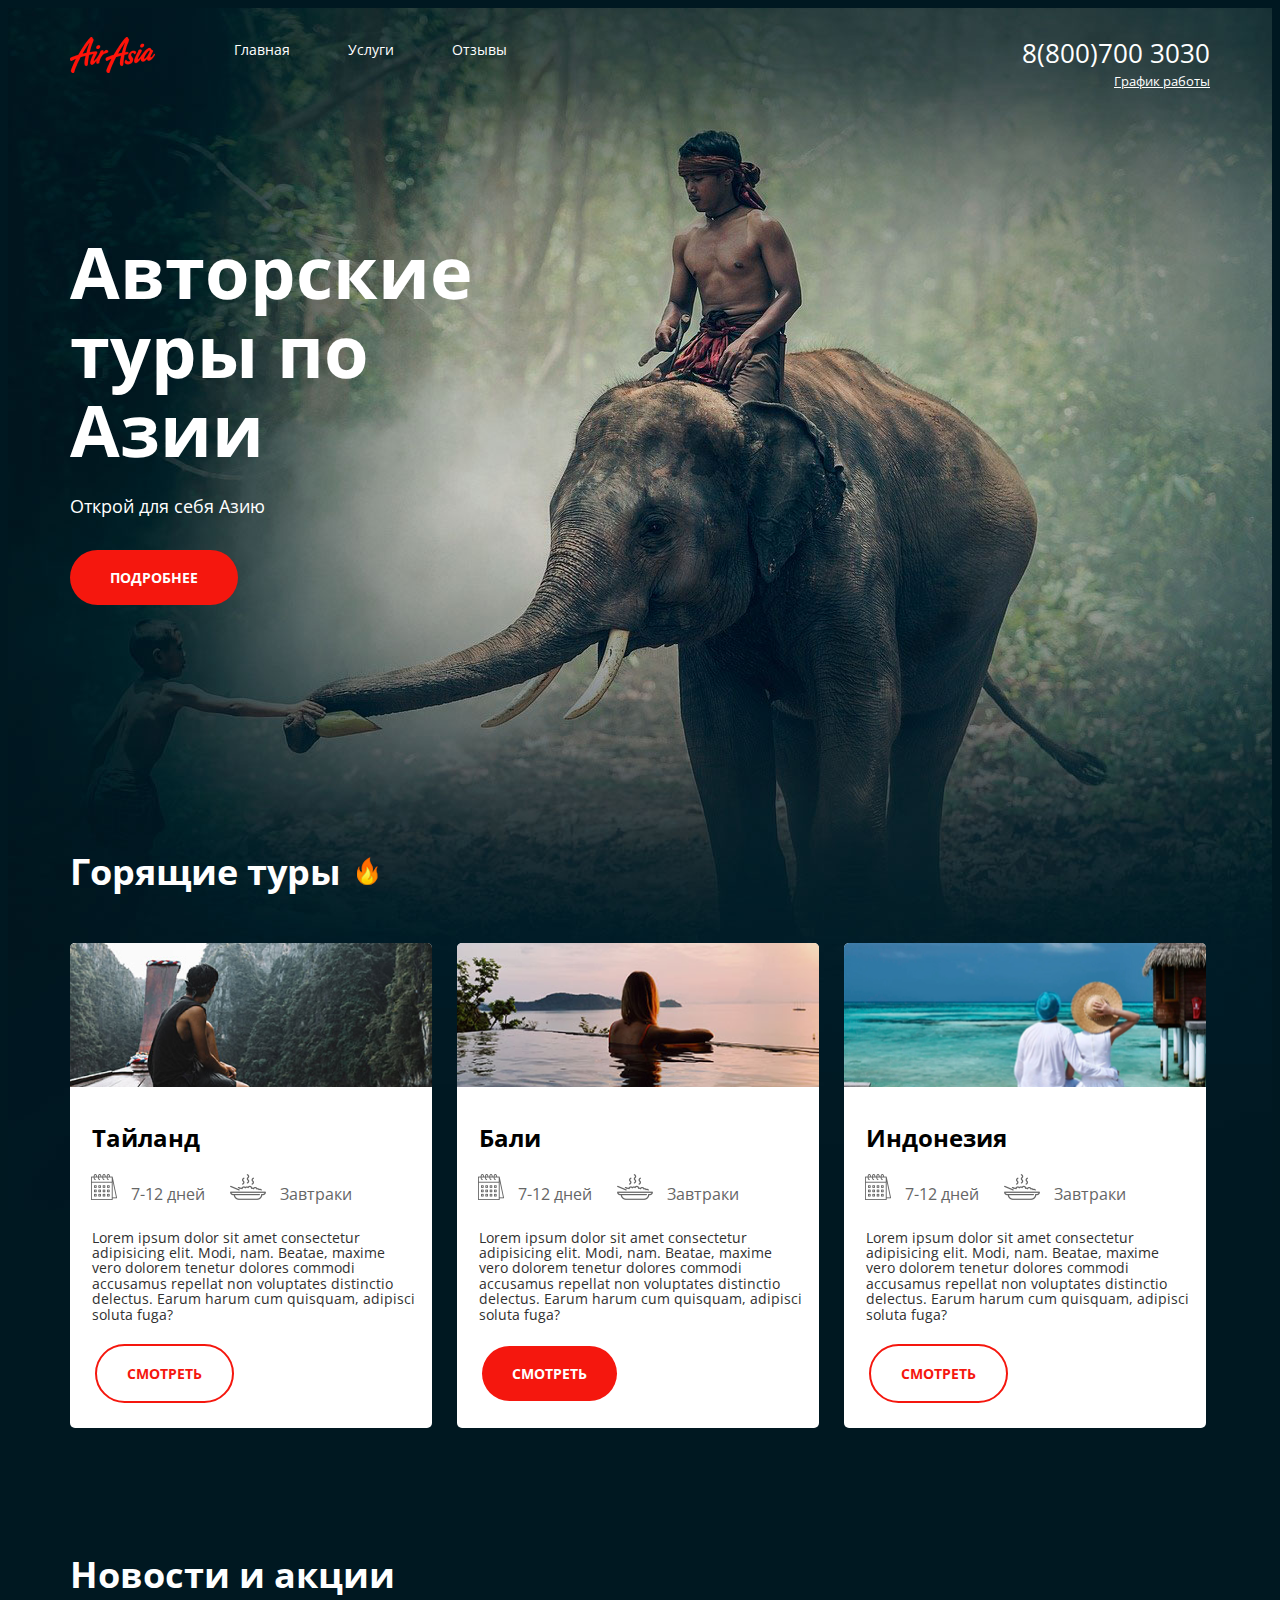
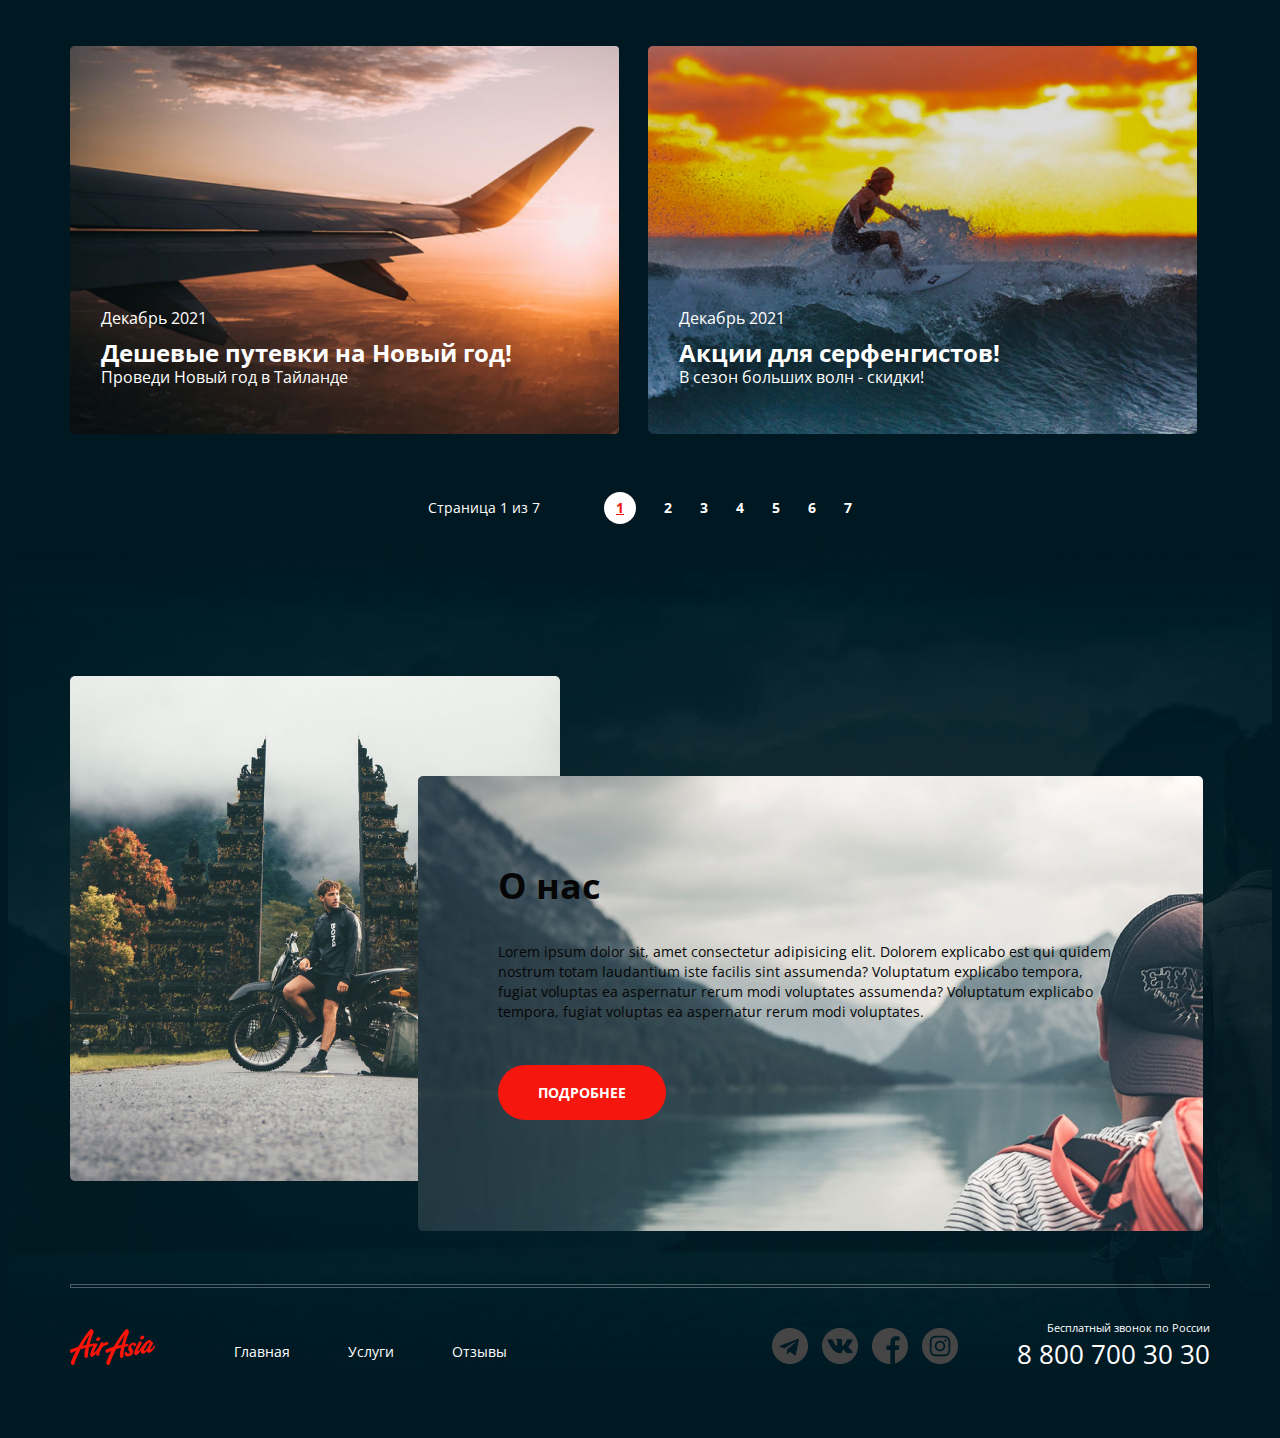
==== commit 5eaec0c6: "внесла правки" ====
--- a/index.html
+++ b/index.html
@@ -71,7 +71,7 @@
                         <div class="descr">
                             Lorem ipsum dolor sit amet consectetur adipisicing elit. Modi, nam. Beatae, maxime vero dolorem tenetur dolores commodi accusamus repellat non voluptates distinctio delectus. Earum harum cum quisquam, adipisci soluta fuga?
                         </div>
-                        <div class="tours__btn-cont">
+                        <div class="tours__btn-cont btn">
                             <a href="#" class="tours__btn-b">Смотреть</a>
                         </div>
                     </li>
@@ -95,7 +95,7 @@
                         <div class="descr">
                             Lorem ipsum dolor sit amet consectetur adipisicing elit. Modi, nam. Beatae, maxime vero dolorem tenetur dolores commodi accusamus repellat non voluptates distinctio delectus. Earum harum cum quisquam, adipisci soluta fuga?
                         </div>
-                        <div class="tours__btn-cont">
+                        <div class="tours__btn-cont btn">
                             <a href="" class="tours__btn">Смотреть</a>
                         </div>
                     </li>
@@ -119,7 +119,7 @@
                         <div class="descr">
                             Lorem ipsum dolor sit amet consectetur adipisicing elit. Modi, nam. Beatae, maxime vero dolorem tenetur dolores commodi accusamus repellat non voluptates distinctio delectus. Earum harum cum quisquam, adipisci soluta fuga?
                         </div>
-                        <div class="tours__btn-cont">
+                        <div class="tours__btn-cont btn">
                             <a href="#" class="tours__btn-b">Смотреть</a>
                         </div>
                     </li>
--- a/main.css
+++ b/main.css
@@ -0,0 +1,444 @@
+* {
+    font-family:'Open Sans', sans-serif;
+}
+body {
+    background:  #001821;
+    color: #FFFFFF;
+    font-family: Open Sans, sans-serif;
+    font-size: 14px;
+    line-height: 1.42;
+    -webkit-font-smoothing:antialiased;
+    -moz-osx-font-smoothing:grayscale;
+   }
+
+a {
+    color: inherit;
+}
+header {
+    min-height : 94px;
+    position: relative;
+    margin-bottom: 130px;
+
+}
+.logo__pic {
+    display: block;
+    position: absolute;
+    top: 29px;
+    left: 0px;
+}
+
+.contacts {
+    position: absolute;
+    top:26.64px;
+    right:0px;
+    text-align: right;
+
+}
+.container {
+    margin: 0 auto;
+    width: 1140px;
+}
+.menu {
+    display: inline-block;
+    margin-top: 42px;
+    margin-left: 164px;
+    top:50%;
+    transform: translateY(-50%);
+    }
+ul {
+    padding: 0;
+    margin: 0;
+}
+ul li {
+    list-style: none;
+}
+h1,h2,h3,h4 {
+    margin: 0;
+    font-weight: normal;
+
+}
+* {
+    box-sizing: border-box;
+}
+.menu__item {
+    display: inline-block;
+    vertical-align: middle;
+    margin-right: 54px;
+}
+.menu__name {
+    font-size: 14px; 
+    text-decoration: none;
+}
+.menu__name:hover{
+    text-decoration: underline;
+}
+.contacts {
+    font-style: normal;
+    font-size: 26px;
+    text-decoration: none;
+}
+.contacts__work {
+    font-size: 13px; 
+    text-decoration: underline;
+    margin-bottom: 4px;
+}
+.contacts__tell {
+    text-decoration: none;
+}
+.contacts__tell:hover {
+    text-decoration: underline;
+}
+.general__title {
+    width: 511px;
+    font-size: 72px;
+    font-weight: bold;
+    line-height: 1.1;
+    margin-bottom: 27px;
+}
+.general__title-two {
+    font-size: 18px;
+    font-weight: 400;
+    line-height: 1.1;
+    margin-bottom: 52px;
+}
+.btn {
+    font-weight: bold;
+    text-transform: uppercase;
+    text-decoration: none;
+   
+}
+.general__btn{
+    background: #F5170E;
+    border-radius: 40px;
+    padding: 18px 40px;
+}
+
+.general__btn:hover {
+box-shadow: 0 0 30 0;
+text-decoration: underline;
+border: 2px solid DeepSkyBlue;
+} 
+.section {
+margin-bottom: 125px;
+}
+.tours__title-block {
+    display: inline-block;
+    font-size: 36px;
+    line-height: 1.1;
+    margin-bottom: 51px;
+    font-weight: bold;
+    margin-top: 264px;
+}
+.sale__title{
+    display: inline-block;
+    font-size: 36px;
+    line-height: 1.1;
+    margin-bottom: 51px;
+    font-weight: bold;
+    margin-top: 0px;
+}
+.tours__pic-img {
+    display: inline-block;
+    margin-left: 12px;
+}
+.tours__item {
+    min-height: 304px;
+    background:  #FFFFFF;
+    border-radius: 5px 5px 5px 5px;
+    display: inline-block;
+    margin-right: 21px;
+    margin-bottom: 127px;
+    width: 362px;
+    vertical-align: top;
+}
+.tours__pic-wrap{
+    min-height: 144px;
+    margin-bottom: 33px;
+}
+.tours__item:last-child{
+    margin-right: 0;
+}
+.tours__title {
+    font-size: 24px;
+    line-height: 1.1;
+    margin: 0px 0px 23px 22px;
+    font-weight: bold;
+    color: #000000;
+}
+.tours__serve-item{
+    font-size: 16px;
+    line-height: 1.1;
+    margin-bottom: 26px;
+    font-weight: 400;
+    color: #666666;
+    display: inline-block;
+}
+.tours__item-srerve {
+    font-size: 16px;
+    line-height: 1.1;
+    margin-bottom: 26px;
+    font-weight: 400;
+    color: #666666;
+    display: inline-block;
+}
+.tours__serve-pic {
+    display: inline-block;
+    margin-left: 21px;
+}
+.tours__serve-descr {
+    display: inline-block;
+    margin-left: 10px;
+}
+.descr {
+   color: #303030;
+    font-size: 14px;
+    line-height: 1.1;
+    font-weight: 400;
+    margin: 0px 16px 24px 22px;
+    text-align: left;
+
+}
+.tours__btn-cont {
+    min-height: 63px;
+    padding-bottom: 44px;
+    padding-top: 18px;
+}
+.tours__btn {
+    background: #F5170E;
+    margin-bottom: 25px;
+    padding: 18px 30px;
+    border-radius: 30px;
+    text-decoration: none;
+    margin-left: 25px;
+    margin-top: 25px;
+
+}
+.tours__btn-b {
+    background: #FFFFFF;
+    color: #F5170E;
+    padding: 18px 30px;
+    border-radius: 30px;
+    text-decoration: none;
+    border:2px solid #F5170E;
+    margin-left: 25px;
+    margin-top: 25px;
+}
+.tours__btn-b:hover {
+    box-shadow: 0 0 30 0;
+    text-decoration: underline;
+    border: 2px solid DeepSkyBlue;
+}
+.tours__btn:hover {
+     box-shadow: 0 0 30 0;
+    text-decoration: underline;
+    border: 2px solid DeepSkyBlue;
+}
+
+.sale__item {
+ display: inline-block;
+ background: url(plain.png), url(surfer.png);
+ width: 549px;
+ vertical-align: top;
+ position: relative;
+ border-radius: 4px;
+ overflow: hidden;
+ margin-bottom: 58px;
+ margin-left: 25px;
+}
+.sale__item:nth-child(1) {
+    margin-left: 0px;
+}
+
+.sale__item:nth-child(2) {
+    margin-right: 0px;
+}
+.sale__item-pic {
+    display: block;
+    width: 100%;
+    height: 100%;
+    object-fit: cover;
+}
+.sale__item-container {
+    position: absolute;
+    vertical-align: top;
+    left: 0;
+    right: 0;
+    bottom: 0;
+    padding-left: 31px;
+    padding-bottom: 47px;
+    width: 517px;
+    display: inline-block;
+}
+.sale__date {
+    font-size: 16px;
+    line-height: 1.1;
+    margin-bottom: 12px;
+    font-weight: 400;
+}
+.sale__title-new {
+    font-size: 24px;
+    line-height: 1;
+    margin-bottom: 4px;
+    margin-top: 12px;
+    font-weight: 700;
+}
+.sale__info {
+    font-size: 16px;
+    line-height: 1.1;
+    font-weight: 400;
+}
+.pager {
+    text-align: center;
+    margin-bottom: 152px;
+    
+}
+.pager__display, .pager__list {
+    display: inline-block;
+    vertical-align: middle;
+
+}
+.pager__display {
+    margin-right: 36px;
+ 
+}
+.pager__item {
+    display: inline-block;
+    vertical-align: middle;
+    margin-left: 24px;
+}
+.pager__number {
+   
+    text-decoration: none;
+    font-weight: bold;
+    position: relative;
+    line-height: 32px;
+}
+
+.pager__number-active {
+    color: #F5170E;
+    font-weight: bold;
+    text-decoration: none;
+}
+.pager__active {
+    background:  #FFFFFF;
+    height: 32px;
+    width: 32px;
+    border-radius: 50%;
+    text-decoration: none;
+    line-height: 32px;
+}
+.pager__number:hover {
+    text-decoration: underline;
+    
+}
+.pager__number-active{
+    text-decoration: underline;
+    
+}
+.info__pic-pic::before {
+    content:"";
+    min-height:505px ;
+    width: 490px;
+    display: block;
+    background: url(gates.png) center center/cover no-repeat;
+    border-radius: 4px;
+    display: inline-block;
+
+}
+.info__txt {
+    height:455px ;
+    width: 785px;
+    display: inline-block;
+    background: url(mountains.png);
+    padding: 70px 80px;
+    display: inline-block;
+    vertical-align: top;
+    margin-left: -150px;
+    margin-top: 100px;
+    margin-bottom: 53px;
+}
+.info__title {
+    font-size: 36px;
+    line-height: 1.1;
+    margin-bottom: 37px;
+    font-weight: 700;
+    color: #060606;
+}
+.info__info {
+    color: #060606;
+    margin-bottom: 61px;
+}
+.end {
+    min-height: 146px;
+    width: 1140px;
+    position: relative;
+    margin-left: 0px;
+    margin-right: 389px;
+}
+.logo__pic-end {
+    display: block;
+    position: absolute;
+    left: 0px;
+    margin-right: 79px;
+    bottom: 65px;
+ }
+ .menu__end {
+    position: absolute;
+    bottom: 68px;
+    left: 164px;
+  
+}
+.menu__item-end {
+    display: inline-block;
+    vertical-align: middle;
+    margin-right: 54px;
+}
+.menu__item-end {
+    font-size: 14px; 
+    text-decoration: none;
+}
+.menu__item-end:hover{
+    text-decoration: underline;
+}
+.social {
+    position: absolute;
+    bottom: 61px;
+    margin-left: 702px;
+}
+.social__item {
+    display: inline-block;
+}
+.social__item-pic {
+    margin-right: 10px;
+}
+.contacts__end {
+    position: absolute;
+    bottom:57px;
+    right:0px;
+    text-align: right;
+}
+.contacts__end-tell {
+    font-size: 26px;
+    font-style: normal;
+    text-decoration: none;
+}
+.contacts__end-info {
+    font-size: 11px;
+    font-style: normal;
+}
+.contacts__end-info:hover {
+    text-decoration: underline;
+}
+.end__line {
+    height: 4px ;
+    width: 1140px;
+    border: 1px solid #FFFFFF;
+    opacity: .3;
+    display: block;
+    position: absolute;
+    margin-left: 0px;
+}
+.wrapper {
+    background: url(1.png) center top no-repeat, url(2.png) center bottom no-repeat;
+
+}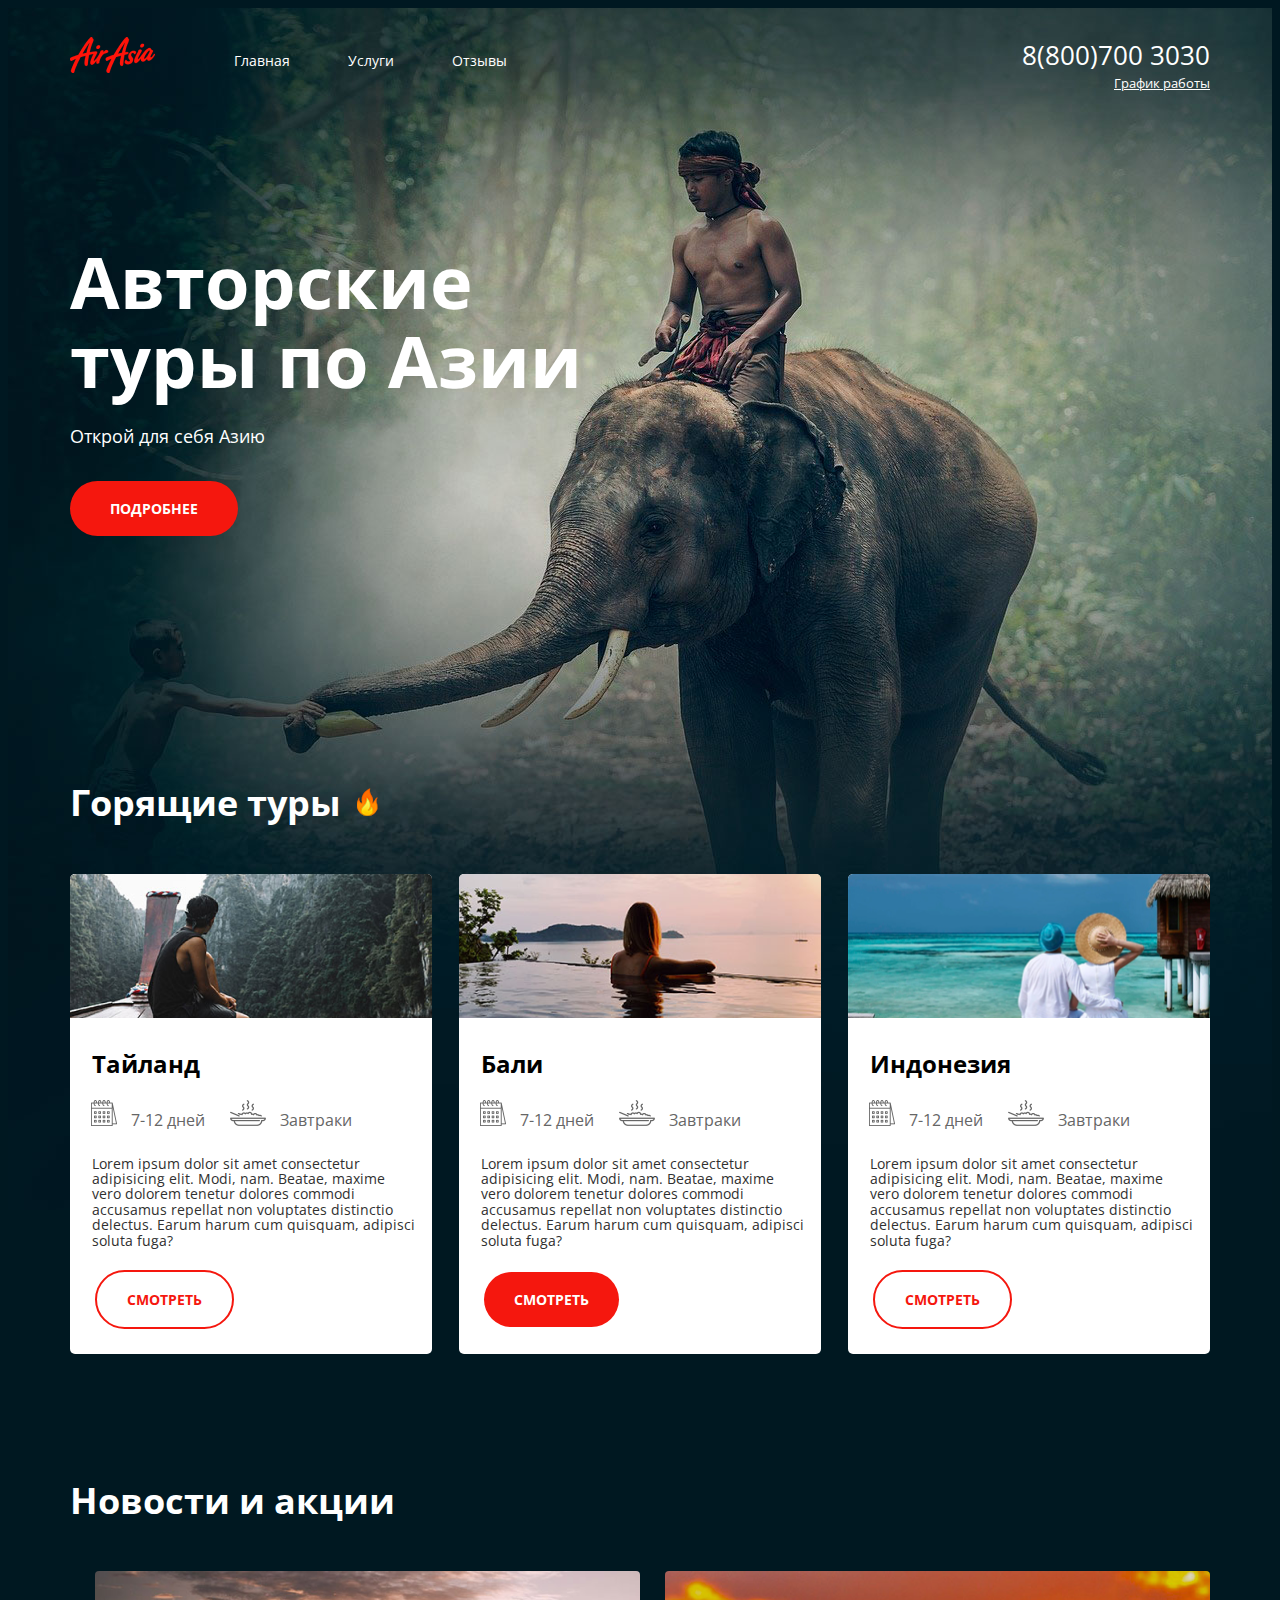
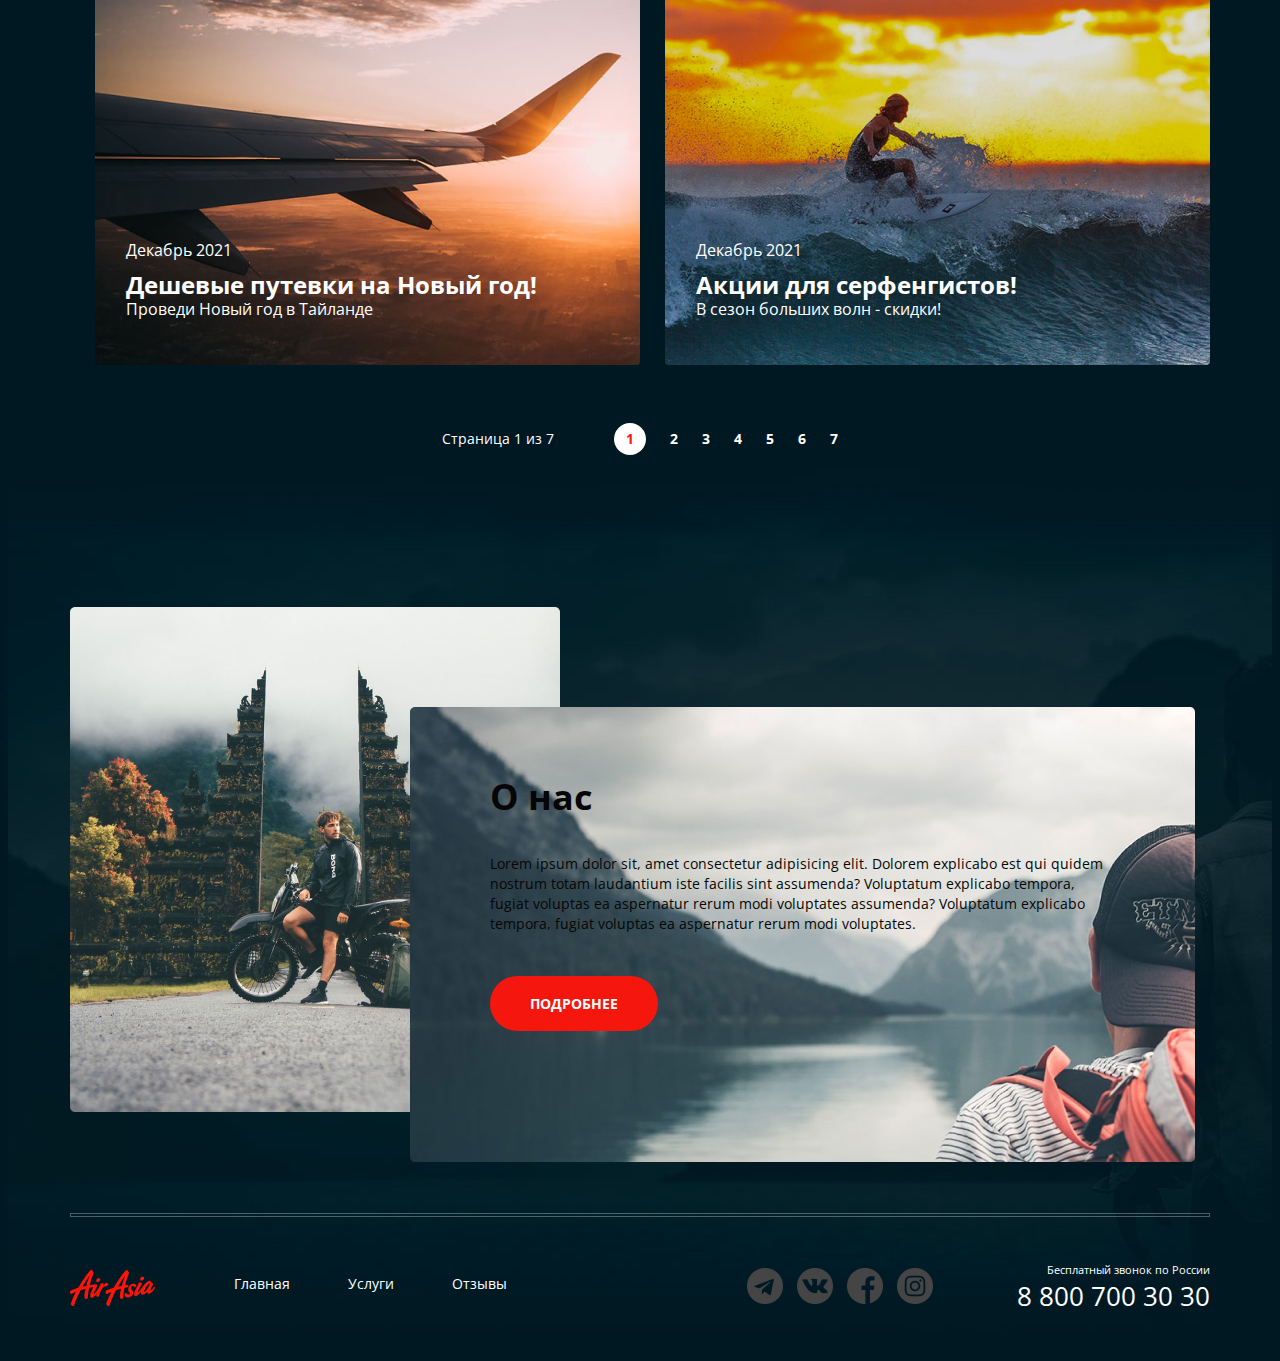
==== commit ae770116: "главная и услуги flex" ====
--- a/index.html
+++ b/index.html
@@ -3,38 +3,43 @@
 <head>
     <meta charset="UTF-8">
     <meta http-equiv="X-UA-Compatible" content="IE=edge">
-    <meta name="viewport" content="width=device-width, initial-scale=1.0">
-    <title>Document</title>
+    <meta name="viewport" content="width=1200, initial-scale=1.0">
+    <title>Главная страница</title>
     <link rel="preconnect" href="https://fonts.googleapis.com">
     <link rel="preconnect" href="https://fonts.gstatic.com" crossorigin>
+    <link rel="stylesheet" href="https://cdnjs.cloudflare.com/ajax/libs/normalize/8.0.1/normalize.css" integrity="sha512-oHDEc8Xed4hiW6CxD7qjbnI+B07vDdX7hEPTvn9pSZO1bcRqHp8mj9pyr+8RVC2GmtEfI2Bi9Ke9Ass0as+zpg==" crossorigin="anonymous" referrerpolicy="no-referrer" />
     <link href="https://fonts.googleapis.com/css2?family=Open+Sans:wght@400;700&display=swap" rel="stylesheet">
-    <link rel="stylesheet" href="main.css">
+    <link rel="stylesheet" href="css/main.css">
 </head>
 <body>
 <div class="wrapper">
 <!--Шапка сайта-->
     <section class="hero">
-        <div class="container">
+        <div class="container hero__container">
             <header class="header">
-                <a href="https://irmak9.github.io/my_web_air/" class="logo">
-                <img src="logo.png" alt="" class="logo__pic"></a>
-                <nav class="menu">
-                    <ul class="menu__list">
-                        <li class="menu__item">
+                <div class="header__col">
+                    <a href="index.html" class="logo">
+                    <img src="pic/logo.png" alt="" class="logo__pic"></a>
+                    <nav class="menu">
+                        <ul class="menu__list">
+                             <li class="menu__item">
                             <a href="" class="menu__name">Главная</a>
-                        </li>
-                        <li class="menu__item">
-                            <a href="" class="menu__name">Услуги</a>
-                        </li>
-                        <li class="menu__item">
+                             </li>
+                            <li class="menu__item">
+                            <a href="serv.html" class="menu__name">Услуги</a>
+                             </li>
+                             <li class="menu__item">
                             <a href="" class="menu__name">Отзывы</a>
-                        </li>
-                    </ul>
-                </nav>
-                <adress class="contacts">
-                    <a href="tel:+78007003030" class="contacts__tell"> 8(800)700 3030 </a>
-                    <div class="contacts__work" title="ПН-ВС с 9.00-20.00, Обед с 14.00-14.30" > График работы </div>
-                </adress>
+                            </li>
+                        </ul>
+                    </nav>
+                 </div>
+                 <div class="header__col header__col--right">
+                    <adress class="contacts">
+                        <a href="tel:+78007003030" class="contacts__tell"> 8(800)700 3030 </a>
+                        <div class="contacts__work" title="ПН-ВС с 9.00-20.00, Обед с 14.00-14.30" > График работы </div>
+                     </adress>
+                </div>
             </header>
                 <div class="general__container">
                     <h1 class="general__title">Авторские туры по Азии</h1>
@@ -49,22 +54,22 @@
             <section class="tours"> 
             <div class="container">
                 <h2 class="tours__title-block"> Горящие туры</h2>
-                <img src="flame.png" alt="" class="tours__pic-img">
+                <img src="pic/flame.png" alt="" class="tours__pic-img">
                 <ul class="tours__list">
                     <li class="tours__item">
                         <div class="tours__pic-wrap">
-                        <img src="river.png" alt="" class="tours__pic">
+                        <img src="pic/river.png" alt="" class="tours__pic">
                         </div>
                         <div class="tours__content">
                         <h4 class="tours__title">Тайланд</h4>
                         </div>
                             <ul class="tours__serve">
                                 <li class="tours__serve-item">
-                                    <img src="calendar.png" alt="" class="tours__serve-pic">
+                                    <img src="pic/calendar.png" alt="" class="tours__serve-pic">
                                     <div class="tours__serve-descr">7-12 дней</div>
                                 </li>
                                  <li class="tours__item-srerve">
-                                    <img src="meal.png" alt="" class="tours__serve-pic">
+                                    <img src="pic/meal.png" alt="" class="tours__serve-pic">
                                     <div class="tours__serve-descr">Завтраки</div>
                                 </li>
                              </ul>
@@ -77,18 +82,18 @@
                     </li>
                     <li class="tours__item">
                         <div class="tours__pic-wrap">
-                        <img src="pool.png" alt="" class="tours__pic">
+                        <img src="pic/pool.png" alt="" class="tours__pic">
                         </div>
                         <div class="tours__content">
                         <h4 class="tours__title">Бали</h4>
                         </div>
                         <ul class="tours__serve">
                             <li class="tours__serve-item">
-                                <img src="calendar.png" alt="" class="tours__serve-pic">
+                                <img src="pic/calendar.png" alt="" class="tours__serve-pic">
                                 <div class="tours__serve-descr">7-12 дней</div>
                             </li>
                             <li class="tours__item-srerve">
-                                <img src="meal.png" alt="" class="tours__serve-pic">
+                                <img src="pic/meal.png" alt="" class="tours__serve-pic">
                                 <div class="tours__serve-descr">Завтраки</div>
                             </li>
                         </ul>
@@ -101,18 +106,18 @@
                     </li>
                     <li class="tours__item">
                         <div class="tours__pic-wrap">
-                        <img src="ocean.png" alt="" class="tours__pic">
+                        <img src="pic/ocean.png" alt="" class="tours__pic">
                         </div>
                         <div class="tours__content">
                         <h4 class="tours__title">Индонезия</h4>
                         </div>
                         <ul class="tours__serve">
                             <li class="tours__serve-item">
-                                <img src="calendar.png" alt="" class="tours__serve-pic">
+                                <img src="pic/calendar.png" alt="" class="tours__serve-pic">
                                 <div class="tours__serve-descr">7-12 дней</div>
                             </li>
                             <li class="tours__item-srerve">
-                                <img src="meal.png" alt="" class="tours__serve-pic">
+                                <img src="pic/meal.png" alt="" class="tours__serve-pic">
                                 <div class="tours__serve-descr">Завтраки</div>
                             </li>
                         </ul>
@@ -134,8 +139,8 @@
                     <h2 class="sale__title"> Новости и акции</h2>
                 </div>
                 <ul class="sale__list">
-                    <il class="sale__item">
-                        <img src="plain.png" alt="" class="sale__item-pic">
+                    <il class="sale__item sale__single">
+                        <img src="pic/plain.png" alt="" class="sale__item-pic">
                         <div class="sale__item-container">
                             <time class="sale__date">Декабрь 2021</time>
                             <div class="sale__title-new">Дешевые путевки на Новый год!</div>
@@ -143,7 +148,7 @@
                         </div>
                     </il>
                     <il class="sale__item">
-                        <img src="Surfer.png" alt="" class="sale__item-pic">
+                        <img src="pic/Surfer.png" alt="" class="sale__item-pic">
                         <div class="sale__item-container">
                             <time class="sale__date">Декабрь 2021</time>
                             <div class="sale__title-new">Акции для серфенгистов!</div>
@@ -202,54 +207,60 @@
         </main>
 <!--Блок: Шапка - низ-->
             <div class="container"> 
-                 <footer class="end"> 
+                 <footer class="end end__size"> 
                     <div class="end__line"></div>
-                    <a href="" class="logo">
-                        <img src="logo.png" alt="" class="logo__pic-end">
-                    </a>
-                    <nav class="menu__end">
-                        <ul class="menu__list-end">
-                            <li class="menu__item-end">
-                                <a href="" class="menu__name">Главная</a>
-                            </li>
-                            <li class="menu__item-end">
-                                <a href="" class="menu__name">Услуги</a>
-                            </li>
-                            <li class="menu__item-end">
-                                <a href="" class="menu__name">Отзывы</a>
-                            </li>
-                        </ul>
-                     </nav>
-                    <div class="social">
-                        <ul class="social__list">
-                            <li class="social__item">
-                                <a href="">
-                                <img src="telegram.png" alt="" class="social__item-pic">
-                                </a>
-                            </li>
-                            <li class="social__item">
-                                <a href="">
-                                <img src="vk.png" alt="" class="social__item-pic">
-                                </a>
-                            </li>
-                            <li class="social__item">
-                                <a href="">
-                                <img src="f.png" alt="" class="social__item-pic">
-                                </a>
-                            </li>
-                            <li class="social__item">
-                                <a href="">
-                                <img src="in.png" alt="" class="social__item-pic">
-                                </a>
-                            </li>
-                        </ul>
+                    <div class="footer__col footer__col-right"> 
+                        <a href="index.html" class="logo">
+                            <img src="pic/logo.png" alt="" class="logo__pic-end logo__pic-end-size logo__pic-end-size">
+                        </a>
+                        <nav class="menu__end menu__end-size">
+                            <ul class="menu__list-end">
+                                <li class="menu__item-end">
+                                    <a href="" class="menu__name">Главная</a>
+                                </li>
+                                <li class="menu__item-end">
+                                    <a href="serv.html" class="menu__name">Услуги</a>
+                                </li>
+                                <li class="menu__item-end">
+                                    <a href="" class="menu__name">Отзывы</a>
+                                </li>
+                            </ul>
+                         </nav>
                     </div>
-                    <adress class="contacts__end">
-                        <div class="contacts__end-info">
-                        Бесплатный звонок по Росcии
-                        </div>
-                        <a href="tel:+78007003030"class="contacts__end-tell"> 8 800 700 30 30 </a>
-                    </adress>
+                    <div class="footer__col">
+                        <div class="social">
+                            <ul class="social__list">
+                                <li class="social__item">
+                                    <a href="">
+                                    <img src="pic/telegram.png" alt="" class="social__item-pic">
+                                    </a>
+                                </li>
+                                <li class="social__item">
+                                    <a href="">
+                                    <img src="pic/vk.png" alt="" class="social__item-pic">
+                                    </a>
+                                </li>
+                                <li class="social__item">
+                                    <a href="">
+                                    <img src="pic/f.png" alt="" class="social__item-pic">
+                                    </a>
+                                </li>
+                                <li class="social__item">
+                                    <a href="">
+                                    <img src="pic/in.png" alt="" class="social__item-pic">
+                                    </a>
+                                </li>
+                            </ul>
+                        </div>
+                        <adress class="contacts__end">
+                            <div class="contacts__end-info">
+                            Бесплатный звонок по Росcии
+                            </div>
+                            <a href="tel:+78007003030"class="contacts__end-tell"> 8 800 700 30 30 </a>
+                        </adress>
+
+                    </div>
+                    
                 </footer>
             </div> 
             
--- a/css/main.css
+++ b/css/main.css
@@ -0,0 +1,9 @@
+@import url('./general/common.css');
+@import url('./general/hero.css');
+@import url('./general/tours.css');
+@import url('./general/sale.css');
+@import url('./general/info.css');
+@import url('./general/footer.css');
+@import url('./serv/serv-hero.css');
+@import url('./serv/serv-main.css');
+@import url('./serv/serv-partners.css');
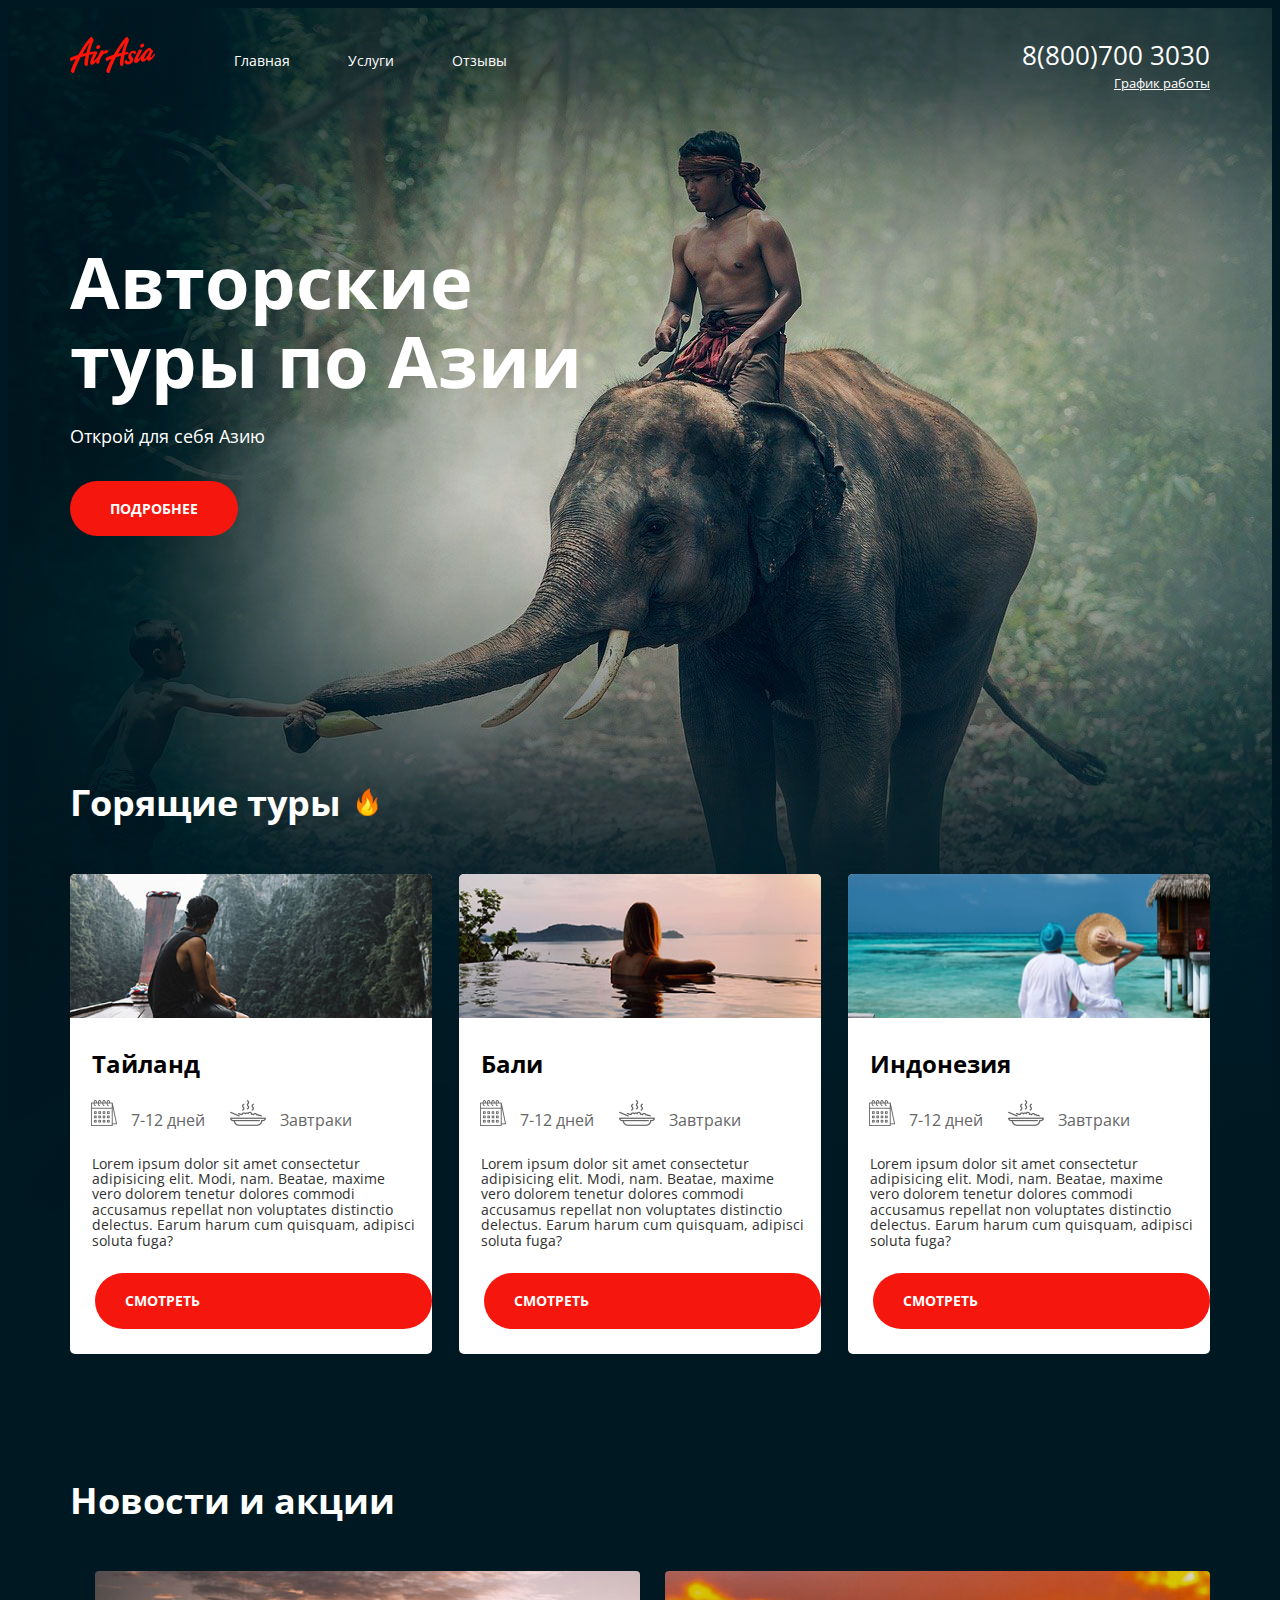
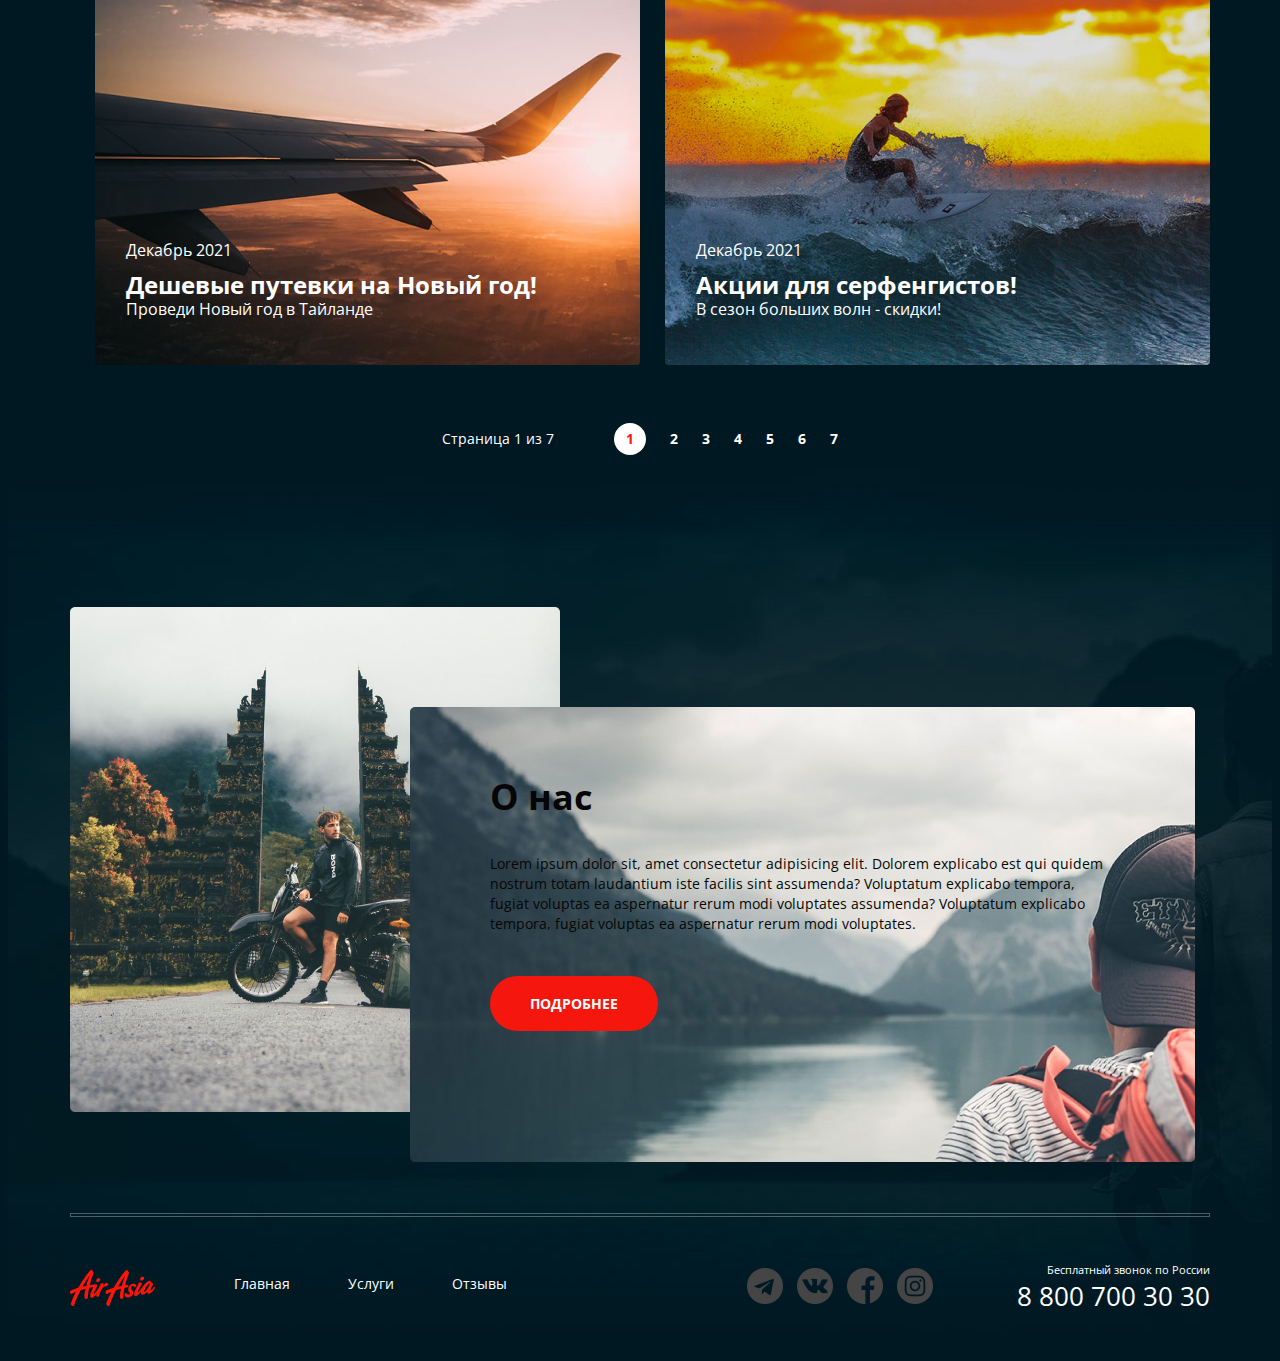
==== commit 99681946: "исправления ДЗ 3-ей недели" ====
--- a/index.html
+++ b/index.html
@@ -44,7 +44,7 @@
                 <div class="general__container">
                     <h1 class="general__title">Авторские туры по Азии</h1>
                     <h4 class="general__title-two">Открой для себя Азию</h4>
-                     <a href="#" class="general__btn btn">Подробнее</a>
+                     <a href="#" class="general__btn btn btn--red">Подробнее</a>
                 </div>
         </div>
     </section>
@@ -76,8 +76,8 @@
                         <div class="descr">
                             Lorem ipsum dolor sit amet consectetur adipisicing elit. Modi, nam. Beatae, maxime vero dolorem tenetur dolores commodi accusamus repellat non voluptates distinctio delectus. Earum harum cum quisquam, adipisci soluta fuga?
                         </div>
-                        <div class="tours__btn-cont btn">
-                            <a href="#" class="tours__btn-b">Смотреть</a>
+                        <div class="tours__btn">
+                            <a href="#" class="tours__btn-btn tours__btn--white btn">Смотреть</a>
                         </div>
                     </li>
                     <li class="tours__item">
@@ -100,8 +100,8 @@
                         <div class="descr">
                             Lorem ipsum dolor sit amet consectetur adipisicing elit. Modi, nam. Beatae, maxime vero dolorem tenetur dolores commodi accusamus repellat non voluptates distinctio delectus. Earum harum cum quisquam, adipisci soluta fuga?
                         </div>
-                        <div class="tours__btn-cont btn">
-                            <a href="" class="tours__btn">Смотреть</a>
+                        <div class="tours__btn">
+                            <a href="" class="tours__btn-btn tours__btn--red btn">Смотреть</a>
                         </div>
                     </li>
                     <li class="tours__item">
@@ -124,8 +124,8 @@
                         <div class="descr">
                             Lorem ipsum dolor sit amet consectetur adipisicing elit. Modi, nam. Beatae, maxime vero dolorem tenetur dolores commodi accusamus repellat non voluptates distinctio delectus. Earum harum cum quisquam, adipisci soluta fuga?
                         </div>
-                        <div class="tours__btn-cont btn">
-                            <a href="#" class="tours__btn-b">Смотреть</a>
+                        <div class="tours__btn">
+                            <a href="#" class="tours__btn-btn tours__btn--white btn">Смотреть</a>
                         </div>
                     </li>
                 </ul>
@@ -197,7 +197,7 @@
                          <h2 class="info__title">О нас</h2>
                         <p class="info__info">Lorem ipsum dolor sit, amet consectetur adipisicing elit. Dolorem explicabo est qui quidem nostrum totam laudantium iste facilis sint assumenda? Voluptatum explicabo tempora, fugiat voluptas ea aspernatur rerum modi voluptates assumenda? Voluptatum explicabo tempora, fugiat voluptas ea aspernatur rerum modi voluptates.</p>
                         <div class="info__key">
-                            <a href="#" class="general__btn btn">Подробнее</a>
+                            <a href="#" class="general__btn btn btn--red ">Подробнее</a>
                         </div>
                      </div>
                 </div>
